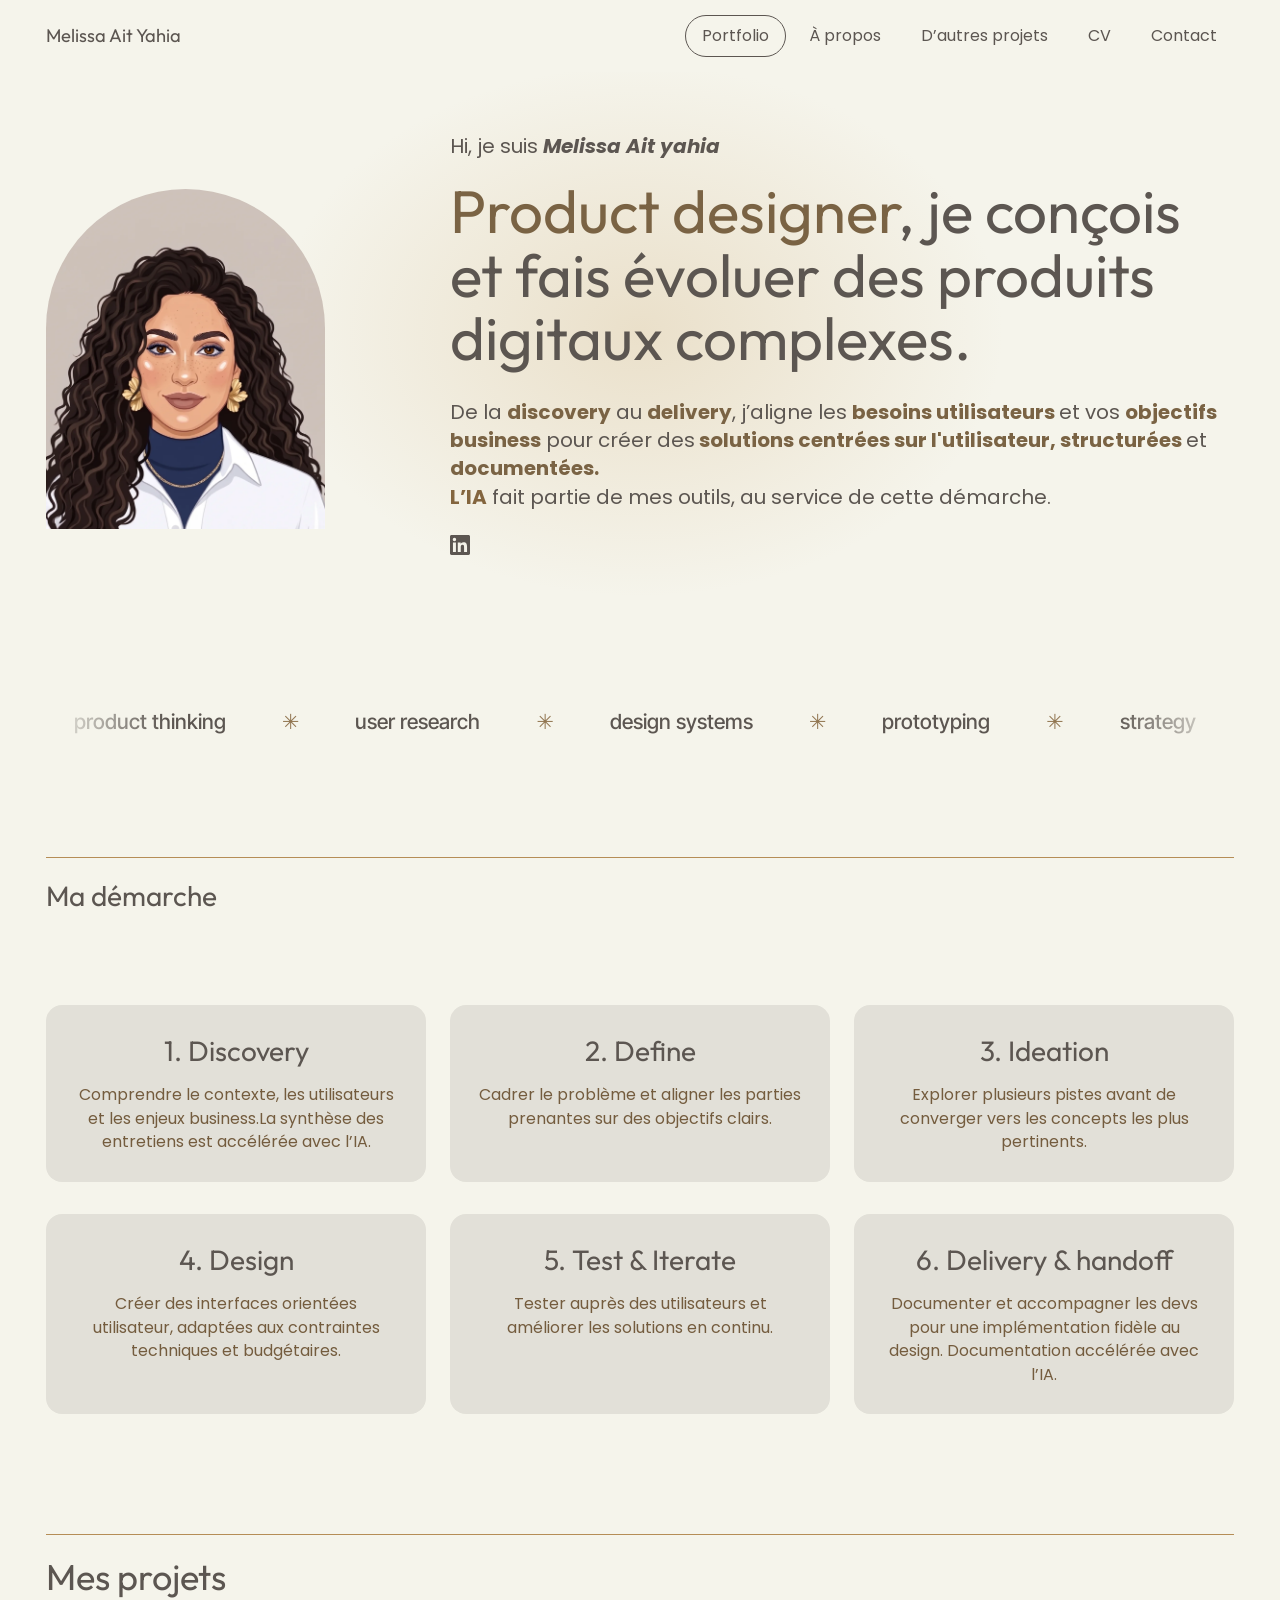
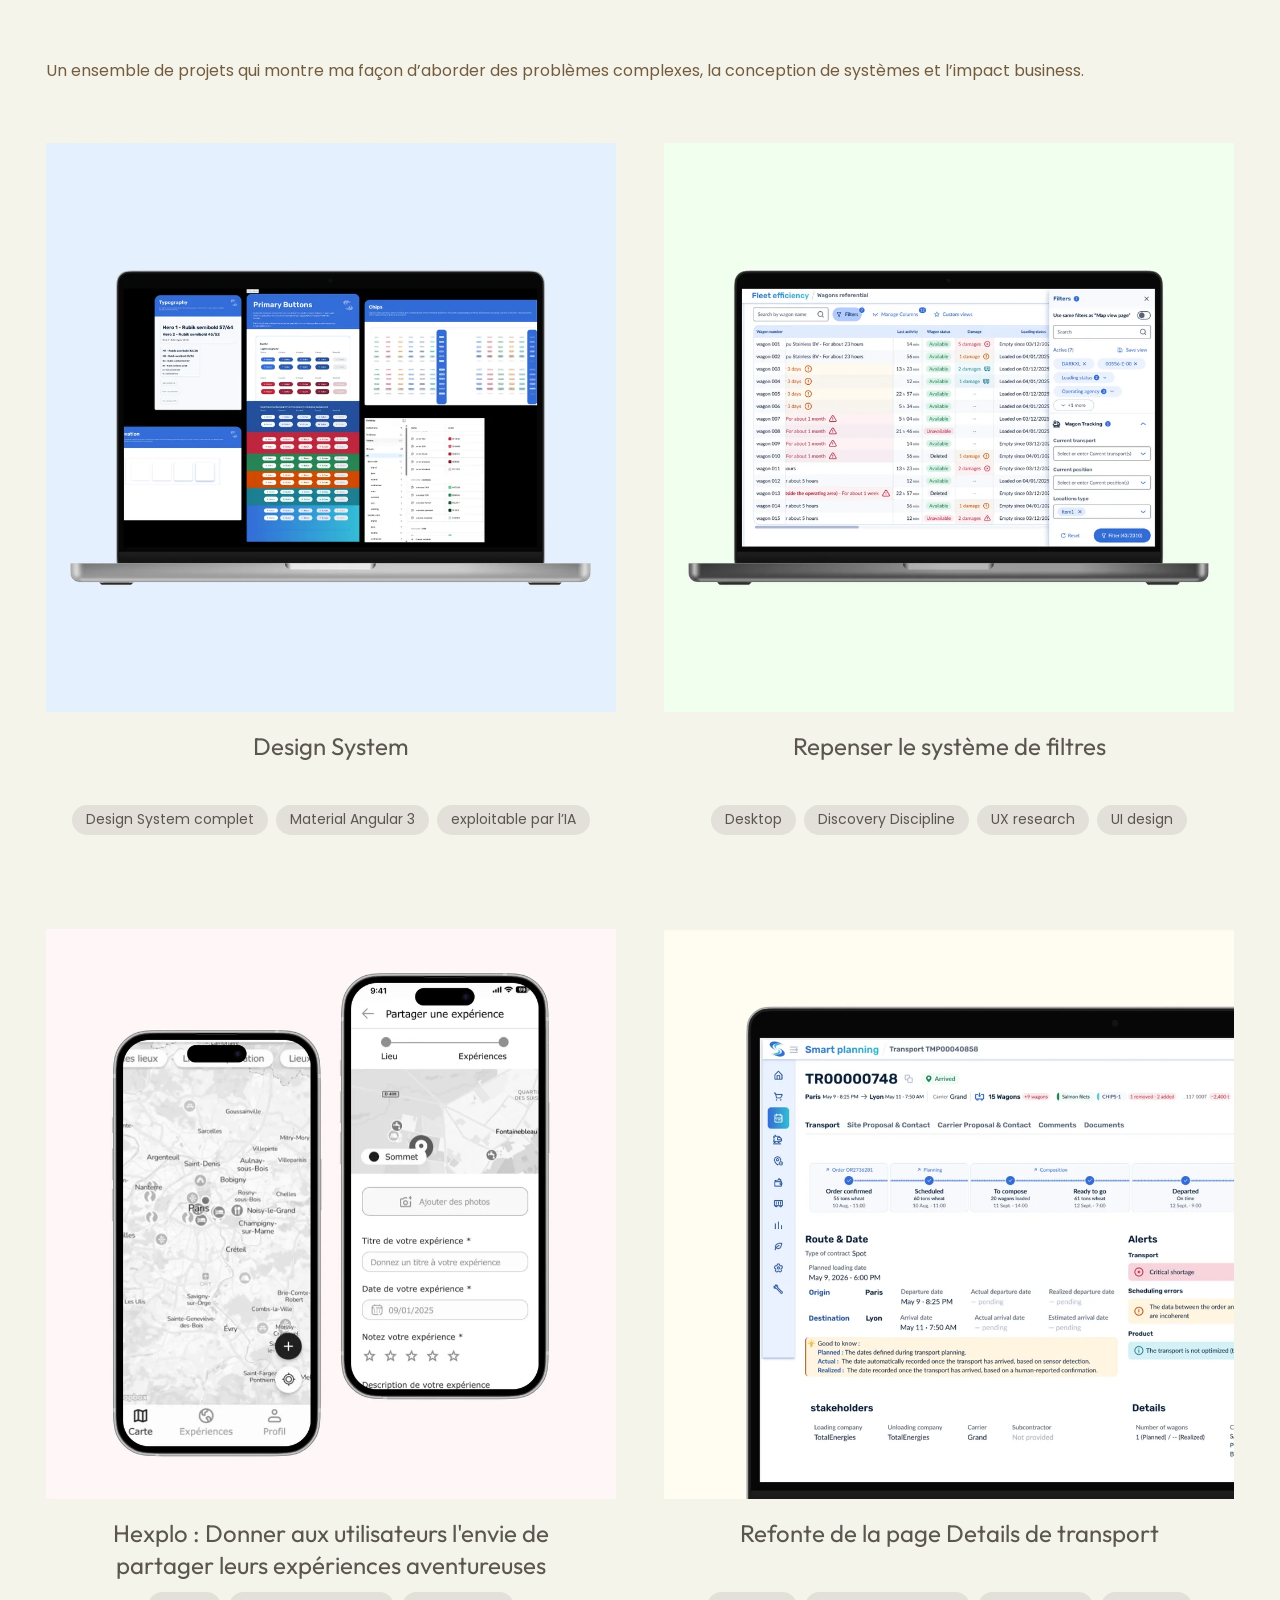
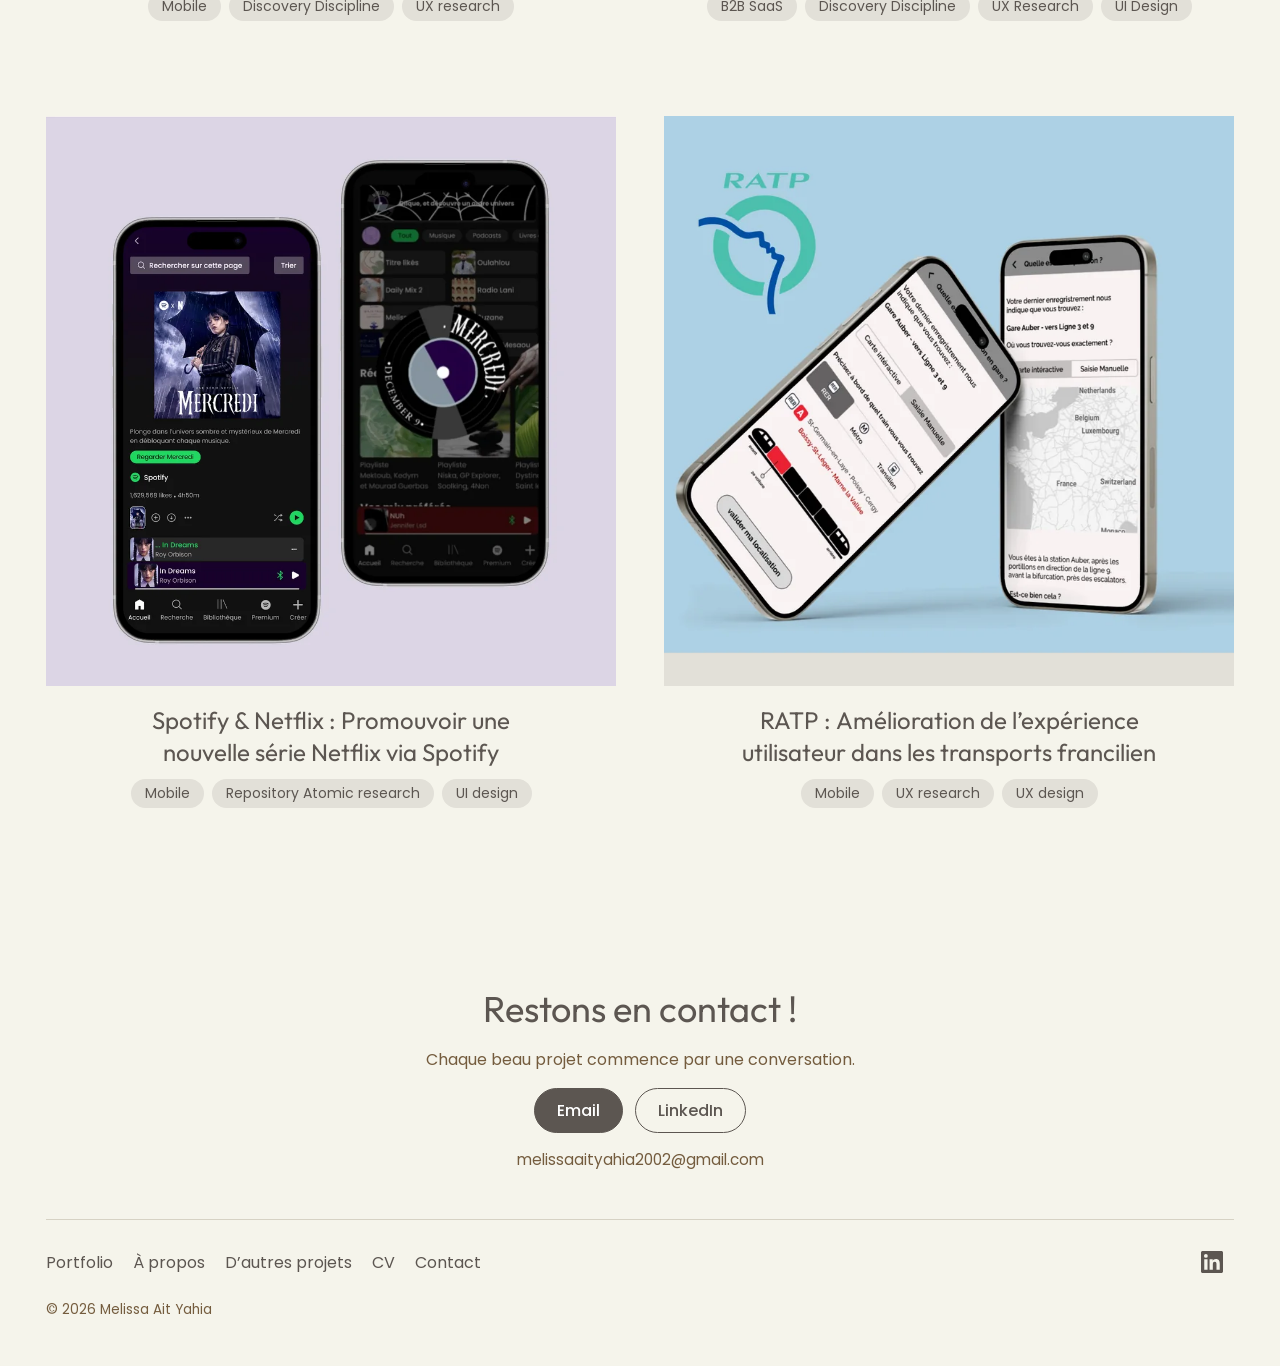
==== index.html @ 56a54812 "Task: AI Product Designer overall done" ====
<!doctype html>
<html lang="fr">
<head>
<meta charset="utf-8">
<meta name="viewport" content="width=device-width, initial-scale=1">
<title>Portfolio Melissa Ait Yahia</title>
<meta name="description" content="Portfolio de Melissa Ait Yahia, Product Designer : produits B2B complexes, design systems, UX research et IA.">
<meta property="og:title" content="Melissa Ait Yahia — Product Designer">
<meta property="og:description" content="Portfolio de Melissa Ait Yahia, Product Designer : produits B2B complexes, design systems, UX research et IA.">
<link rel="icon" href="assets/favicon.svg" type="image/svg+xml">
<link rel="preconnect" href="https://fonts.googleapis.com"><link rel="preconnect" href="https://fonts.gstatic.com" crossorigin>
<link href="https://fonts.googleapis.com/css2?family=Outfit:wght@400;700&family=Poppins:ital,wght@0,400;0,700;1,400;1,700&family=Inter+Tight:wght@500&display=swap" rel="stylesheet">
<link rel="stylesheet" href="assets/style.css">
</head>
<body>
<a class="skip" href="#contenu">Aller au contenu</a>
<header class="site-header"><div class="wrap header-inner">
  <a class="brand" href="./">Melissa Ait Yahia</a>
  <button class="menu-toggle" type="button" aria-expanded="false" aria-controls="menu"><span class="sr-only">Menu</span><span class="bars" aria-hidden="true"></span></button>
  <nav aria-label="Navigation principale"><ul id="menu" class="menu"><li><a class="pill" href="./" aria-current="page">Portfolio</a></li><li><a class="pill" href="a-propos.html">À propos</a></li><li><a class="pill" href="autres-projets.html">D’autres projets</a></li><li><a class="pill" href="assets/cv/Melissa_Ait_Yahia-CV.pdf" target="_blank" rel="noopener">CV<span class="sr-only"> (PDF)</span></a></li><li><a class="pill" href="#contact">Contact</a></li></ul></nav>
</div></header>
<main id="contenu">
<section class="sec sec--hero" id="section-1" style="--pt:60px;--pb:60px"><div class="wrap"><div class="grid grid--12"><div class="col col--middle" style="--cs:1;--ce:4;"><figure class="media"><img src="assets/img/home/8lDNLdC4hsCODjHI-89a1.webp" srcset="assets/img/home/8lDNLdC4hsCODjHI-89a1-sm.webp 1000w, assets/img/home/8lDNLdC4hsCODjHI-89a1.webp 1824w" sizes="(min-width: 1240px) 1188px, 100vw" width="1824" height="1414" alt="Visuel du projet" loading="lazy" decoding="async"></figure></div><div class="col col--middle" style="--cs:5;--ce:13;"><div class="tc tc--left"><p>Hi, je suis <strong><em>Melissa Ait yahia</em></strong></p><h1><span style="color:#7A6344">Product designer</span>, je conçois et fais évoluer des produits digitaux complexes.</h1><p><span style="color:#5C5651">De la </span><span style="color:#7A6344"><strong>discovery</strong></span><span style="color:#5C5651"> au </span><span style="color:#7A6344"><strong>delivery</strong></span><span style="color:#5C5651">, j’aligne les </span><span style="color:#7A6344"><strong>besoins utilisateurs </strong></span><span style="color:#5C5651">et vos </span><span style="color:#7A6344"><strong>objectifs business</strong></span><span style="color:#5C5651"> pour créer des</span><span style="color:#7A6344"><strong> solutions centrées sur l'utilisateur, structurées </strong></span><span style="color:#5C5651">et </span><span style="color:#7A6344"><strong>documentées. </strong></span><br/><span style="color:#83653E"><strong>L’IA</strong></span> fait partie de mes outils, au service de cette démarche.</p></div><p class="social"><a class="li-icon" href="https://www.linkedin.com/in/melissa-ait-yahia/" target="_blank" rel="noopener" aria-label="LinkedIn"><svg viewBox="0 0 24 24" width="20" height="20" aria-hidden="true"><path fill="currentColor" d="M20.45 20.45h-3.56v-5.57c0-1.33-.02-3.04-1.85-3.04-1.85 0-2.14 1.45-2.14 2.94v5.67H9.35V9h3.41v1.56h.05c.48-.9 1.64-1.85 3.37-1.85 3.6 0 4.27 2.37 4.27 5.46v6.28zM5.34 7.43a2.06 2.06 0 1 1 0-4.13 2.06 2.06 0 0 1 0 4.13zM7.12 20.45H3.56V9h3.56v11.45zM22.22 0H1.77C.79 0 0 .77 0 1.73v20.54C0 23.23.79 24 1.77 24h20.45c.98 0 1.78-.77 1.78-1.73V1.73C24 .77 23.2 0 22.22 0z"/></svg></a></p></div></div></div></section>
<section class="sec sec--animatedtext" id="section-2" style="--pt:60px;--pb:60px"><div class="wrap"><div class="marquee" aria-label="Compétences"><ul class="marquee-track"><li>product thinking</li><li>user research</li><li>design systems</li><li>prototyping</li><li>strategy</li><li>Delivery</li></ul><ul class="marquee-track" aria-hidden="true"><li>product thinking</li><li>user research</li><li>design systems</li><li>prototyping</li><li>strategy</li><li>Delivery</li></ul></div></div></section>
<section class="sec sec--dividerline" id="section-3" style="--pt:60px;--pb:60px"><div class="wrap"><div class="divider"><hr><h3 class="divider-title">Ma démarche</h3></div></div></section>
<section class="sec sec--cards" id="section-4" style="--pt:30px;--pb:60px"><div class="wrap"><div class="grid grid--12"><div class="col" style="--cs:1;--ce:5;--rs:1;"><div class="card" style="background:#E2E0D8;border-radius:16px;"><div class="tc tc--center"><h3>1. Discovery</h3><p>Comprendre le contexte, les utilisateurs et les enjeux business.La synthèse des entretiens est accélérée avec l’IA.</p></div></div></div><div class="col" style="--cs:5;--ce:9;--rs:1;"><div class="card" style="background:#E2E0D8;border-radius:16px;"><div class="tc tc--center"><h3>2. Define</h3><p>Cadrer le problème et aligner les parties prenantes sur des objectifs clairs.</p></div></div></div><div class="col" style="--cs:9;--ce:13;--rs:1;"><div class="card" style="background:#E2E0D8;border-radius:16px;"><div class="tc tc--center"><h3>3. Ideation</h3><p>Explorer plusieurs pistes avant de converger vers les concepts les plus pertinents.</p></div></div></div><div class="col" style="--cs:1;--ce:5;--rs:2;"><div class="card" style="background:#E2E0D8;border-radius:16px;"><div class="tc tc--center"><h3>4. Design</h3><p>Créer des interfaces orientées utilisateur, adaptées aux contraintes techniques et budgétaires.</p></div></div></div><div class="col" style="--cs:5;--ce:9;--rs:2;"><div class="card" style="background:#E2E0D8;border-radius:16px;"><div class="tc tc--center"><h3>5. Test &amp; Iterate</h3><p>Tester auprès des utilisateurs et améliorer les solutions en continu.</p></div></div></div><div class="col" style="--cs:9;--ce:13;--rs:2;"><div class="card" style="background:#E2E0D8;border-radius:16px;"><div class="tc tc--center"><h3>6. Delivery &amp; handoff</h3><p>Documenter et accompagner les devs pour une implémentation fidèle au design. Documentation accélérée avec l’IA.</p></div></div></div></div></div></section>
<section class="sec sec--dividerline" id="section-5" style="--pt:60px;--pb:60px"><div class="wrap"><div class="divider"><hr><h2 class="divider-title">Mes projets</h2></div></div></section>
<section class="sec sec--general" id="section-6" style="--pt:0px;--pb:60px"><div class="wrap"><div class="grid grid--12"><div class="col" style="--cs:1;--ce:13;"><div class="tc tc--left"><p>Un ensemble de projets qui montre ma façon d’aborder des problèmes complexes, la conception de systèmes et l’impact business.</p></div></div></div></div></section>
<section class="sec sec--projectgrid" id="section-7" style="--pt:0px;--pb:60px"><div class="wrap"><ul class="projects"><li class="project"><a href="design-system.html"><div class="project-thumb" style="background:#E5F0FF"><img src="assets/img/thumbs/design-system.webp" srcset="assets/img/thumbs/design-system-sm.webp 1000w, assets/img/thumbs/design-system.webp 1140w" sizes="(min-width: 900px) 570px, 100vw" width="1140" height="1142" alt="Aperçu du projet Design System" loading="lazy" decoding="async"></div><h3 class="project-title"><span>Design System</span></h3><ul class="chips" aria-label="Mots-clés"><li>Design System complet</li><li>Material Angular 3</li><li>exploitable par l’IA</li></ul></a></li><li class="project project--offset"><a href="filtres.html"><div class="project-thumb" style="background:#F2FFF0"><img src="assets/img/thumbs/filtres.webp" srcset="assets/img/thumbs/filtres-sm.webp 1000w, assets/img/thumbs/filtres.webp 1140w" sizes="(min-width: 900px) 570px, 100vw" width="1140" height="1142" alt="Aperçu du projet Repenser le système de filtres" loading="lazy" decoding="async"></div><h3 class="project-title"><span>Repenser le système de filtres</span></h3><ul class="chips" aria-label="Mots-clés"><li>Desktop</li><li>Discovery Discipline</li><li>UX research</li><li>UI design</li></ul></a></li><li class="project"><a href="hexplo.html"><div class="project-thumb" style="background:#FFF6F6"><img src="assets/img/thumbs/hexplo.webp" srcset="assets/img/thumbs/hexplo-sm.webp 1000w, assets/img/thumbs/hexplo.webp 1140w" sizes="(min-width: 900px) 570px, 100vw" width="1140" height="1142" alt="Aperçu du projet Hexplo : Donner aux utilisateurs l&#x27;envie de partager leurs expériences aventureuses" loading="lazy" decoding="async"></div><h3 class="project-title"><span>Hexplo : Donner aux utilisateurs l&#x27;envie de partager leurs expériences aventureuses</span></h3><ul class="chips" aria-label="Mots-clés"><li>Mobile</li><li>Discovery Discipline</li><li>UX research</li></ul></a></li><li class="project project--offset"><a href="page-details-transport.html"><div class="project-thumb" style="background:#FFFDF0"><img src="assets/img/thumbs/page-details-transport.webp" srcset="assets/img/thumbs/page-details-transport-sm.webp 1000w, assets/img/thumbs/page-details-transport.webp 1140w" sizes="(min-width: 900px) 570px, 100vw" width="1140" height="1142" alt="Aperçu du projet Refonte de la page Details de transport" loading="lazy" decoding="async"></div><h3 class="project-title"><span>Refonte de la page Details de transport</span></h3><ul class="chips" aria-label="Mots-clés"><li>B2B SaaS</li><li>Discovery Discipline</li><li>UX Research</li><li>UI Design</li></ul></a></li><li class="project"><a href="spotify-netflix.html"><div class="project-thumb" style="background:#F5ECFF"><img src="assets/img/thumbs/spotify-netflix.webp" srcset="assets/img/thumbs/spotify-netflix-sm.webp 1000w, assets/img/thumbs/spotify-netflix.webp 1140w" sizes="(min-width: 900px) 570px, 100vw" width="1140" height="1142" alt="Aperçu du projet Spotify &amp; Netflix : Promouvoir une nouvelle série Netflix via Spotify" loading="lazy" decoding="async"></div><h3 class="project-title"><span>Spotify &amp; Netflix : Promouvoir une nouvelle série Netflix via Spotify</span></h3><ul class="chips" aria-label="Mots-clés"><li>Mobile</li><li>Repository Atomic research</li><li>UI design</li></ul></a></li><li class="project project--offset"><a href="ratp.html"><div class="project-thumb" style="background:#E2E0D8"><img src="assets/img/thumbs/H76UIPavaiodb3ma-9eb3.webp" srcset="assets/img/thumbs/H76UIPavaiodb3ma-9eb3-sm.webp 1000w, assets/img/thumbs/H76UIPavaiodb3ma-9eb3.webp 1524w" sizes="(min-width: 900px) 570px, 100vw" width="1524" height="1201" alt="Aperçu du projet RATP : Amélioration de l’expérience utilisateur dans les transports francilien" loading="lazy" decoding="async"></div><h3 class="project-title"><span>RATP : Amélioration de l’expérience utilisateur dans les transports francilien</span></h3><ul class="chips" aria-label="Mots-clés"><li>Mobile</li><li>UX research</li><li>UX design</li></ul></a></li></ul></div></section>
</main>
<footer class="site-footer" id="contact"><div class="wrap">
  <div class="contact">
    <h2>Restons en contact !</h2>
    <p>Chaque beau projet commence par une conversation.</p>
    <p class="contact-links"><a class="btn" href="mailto:melissaaityahia2002@gmail.com">Email</a> <a class="btn btn--ghost" href="https://www.linkedin.com/in/melissa-ait-yahia/" target="_blank" rel="noopener">LinkedIn</a></p>
    <p class="email">melissaaityahia2002@gmail.com</p>
  </div>
  <div class="footer-bar"><ul class="footer-links"><li><a href="./" aria-current="page">Portfolio</a></li><li><a href="a-propos.html">À propos</a></li><li><a href="autres-projets.html">D’autres projets</a></li><li><a href="assets/cv/Melissa_Ait_Yahia-CV.pdf" target="_blank" rel="noopener">CV<span class="sr-only"> (PDF)</span></a></li><li><a href="#contact">Contact</a></li></ul>
  <a class="li-icon" href="https://www.linkedin.com/in/melissa-ait-yahia/" target="_blank" rel="noopener" aria-label="LinkedIn"><svg viewBox="0 0 24 24" width="22" height="22" aria-hidden="true"><path fill="currentColor" d="M20.45 20.45h-3.56v-5.57c0-1.33-.02-3.04-1.85-3.04-1.85 0-2.14 1.45-2.14 2.94v5.67H9.35V9h3.41v1.56h.05c.48-.9 1.64-1.85 3.37-1.85 3.6 0 4.27 2.37 4.27 5.46v6.28zM5.34 7.43a2.06 2.06 0 1 1 0-4.13 2.06 2.06 0 0 1 0 4.13zM7.12 20.45H3.56V9h3.56v11.45zM22.22 0H1.77C.79 0 0 .77 0 1.73v20.54C0 23.23.79 24 1.77 24h20.45c.98 0 1.78-.77 1.78-1.73V1.73C24 .77 23.2 0 22.22 0z"/></svg></a></div>
  <p class="small">© 2026 Melissa Ait Yahia</p>
</div></footer>
<a class="to-top" href="#contenu" aria-label="Revenir en haut de la page" hidden><svg viewBox="0 0 24 24" width="22" height="22" aria-hidden="true"><path d="M12 19V5M5 12l7-7 7 7" fill="none" stroke="currentColor" stroke-width="2" stroke-linecap="round" stroke-linejoin="round"/></svg></a>
<script src="assets/site.js" defer></script>
</body>
</html>
---- assets/style.css ----
/* ==========================================================
   Portfolio — Melissa Ait Yahia
   Reprend le thème UX Folio : palette, polices Outfit / Poppins,
   grille 12 colonnes. Couleurs modifiables dans :root.
   ========================================================== */
:root {
  --p1: #5C5651;      /* titres */
  --p2: #917550;      /* accent doré (grands textes, décor) */
  --p3: #B58D56;
  --p4: #E2E0D8;      /* cartes */
  --p5: #F5F4EB;      /* fond */
  --body: #745C3E;    /* texte courant : #917550 assombri pour un contraste AA (5,4:1) */
  --bg: var(--p5);
  --line: #D6D2C4;
  --focus: #2B2724;
  --font-title: "Outfit", system-ui, sans-serif;
  --font-body: "Poppins", system-ui, sans-serif;
  --wrap: 1188px;
  --gap: 24px;
  color-scheme: light;
}

*, *::before, *::after { box-sizing: border-box; }
html { scroll-behavior: smooth; -webkit-text-size-adjust: 100%; scroll-padding-top: 90px; }
@media (prefers-reduced-motion: reduce) { html { scroll-behavior: auto; } *, *::before, *::after { animation: none !important; transition: none !important; } }
body { margin: 0; background: var(--bg); color: var(--body); font-family: var(--font-body); font-size: 16px; line-height: 1.47; }
img { max-width: 100%; height: auto; display: block; }
a { color: inherit; text-underline-offset: 3px; }
a:focus-visible, button:focus-visible, [tabindex]:focus-visible { outline: 3px solid var(--focus); outline-offset: 3px; border-radius: 6px; }
h1, h2, h3, h4, h5 { font-family: var(--font-title); font-weight: 400; color: var(--p1); margin: 0 0 .5em; text-wrap: balance; }
h1 { font-size: clamp(2.3rem, 5vw, 3.75rem); line-height: 1.06; }
h2 { font-size: clamp(1.75rem, 3vw, 2.25rem); line-height: 1.21; }
h3 { font-size: clamp(1.4rem, 2.4vw, 1.75rem); line-height: 1.3; }
h4 { font-size: 1.5rem; line-height: 1.35; }
p { margin: 0 0 1em; }
ul, ol { margin: 0 0 1em; padding-left: 1.3em; }
li { margin-bottom: .35em; }
strong { font-weight: 700; }
code { background: var(--p4); padding: .1em .4em; border-radius: 6px; font-size: .9em; }
blockquote { margin: 0 0 1em; padding: 16px 20px; border-left: 3px solid var(--p2); background: rgba(226, 224, 216, .5); border-radius: 0 12px 12px 0; }
blockquote p:last-child { margin: 0; }

.sr-only { position: absolute; width: 1px; height: 1px; overflow: hidden; clip: rect(0 0 0 0); white-space: nowrap; }
.skip { position: absolute; left: 16px; top: -60px; z-index: 100; background: var(--p1); color: #fff; padding: 10px 16px; border-radius: 8px; }
.skip:focus { top: 12px; }
.wrap { width: min(var(--wrap), 100% - 32px); margin-inline: auto; }

/* ---------- En-tête ---------- */
.site-header { position: sticky; top: 0; z-index: 50; background: rgba(245, 244, 235, .94); backdrop-filter: blur(8px); }
.header-inner { display: flex; align-items: center; justify-content: space-between; min-height: 72px; gap: 16px; }
.brand { font-family: var(--font-title); font-size: 1.15rem; color: var(--p1); text-decoration: none; }
.menu { list-style: none; display: flex; gap: 6px; margin: 0; padding: 0; }
.menu li { margin: 0; }
.pill { display: inline-flex; align-items: center; min-height: 40px; padding: 8px 16px; border-radius: 999px; color: var(--p1); text-decoration: none; border: 1px solid transparent; }
.pill:hover, .pill[aria-current="page"] { border-color: var(--p1); }
.menu-toggle { display: none; width: 44px; height: 44px; border: 0; background: transparent; cursor: pointer; border-radius: 8px; }
.bars, .bars::before, .bars::after { display: block; width: 22px; height: 2px; background: var(--p1); margin: auto; position: relative; content: ""; }
.bars::before { position: absolute; top: -7px; } .bars::after { position: absolute; top: 7px; }
@media (max-width: 820px) {
  .menu-toggle { display: block; }
  .menu { display: none; position: absolute; left: 0; right: 0; top: 72px; flex-direction: column; background: var(--bg); padding: 8px 16px 16px; border-bottom: 1px solid var(--line); }
  .menu.open { display: flex; }
  .pill { width: 100%; }
}

/* ---------- Sections et grille ---------- */
.sec { padding-top: var(--pt, 60px); padding-bottom: var(--pb, 60px); }
.grid { display: grid; gap: 32px var(--gap); align-items: start; }
.grid--12 { grid-template-columns: repeat(12, minmax(0, 1fr)); }
.grid--12 > .col { grid-column: var(--cs, 1) / var(--ce, 13); grid-row: var(--rs, auto); min-width: 0; }
.grid--eq { grid-template-columns: repeat(var(--n), minmax(0, 1fr)); }
.col { min-width: 0; }
.col--middle { align-self: center; }
.col--stack .media { margin-top: 24px; max-width: 760px; }
.tc > h2:not(:first-child), .tc > h3:not(:first-child), .tc > h4:not(:first-child) { margin-top: 1.3em; }
@media (max-width: 820px) {
  .grid--12 > .col { grid-column: 1 / -1; grid-row: auto; }
  .grid--eq { grid-template-columns: 1fr; }
}
.tc--center { text-align: center; }
.tc--right { text-align: right; }
.tc--center ul, .tc--center ol { display: inline-block; text-align: left; }
.tc > *:last-child { margin-bottom: 0; }
.tc + .tc, .tc + .media, .media + .tc { margin-top: 16px; }
.tc a { color: #1D3FA8; font-weight: 500; }
.card { padding: 28px; height: 100%; }
.media { margin: 0; }
.media img { margin-inline: auto; }
.media figcaption { margin-top: 12px; text-align: center; }
.video { position: relative; aspect-ratio: 16 / 9; border-radius: 12px; overflow: hidden; background: #000; max-width: 100%; }
.video iframe { position: absolute; inset: 0; width: 100%; height: 100%; border: 0; }
.btn { display: inline-flex; align-items: center; min-height: 44px; padding: 10px 22px; border-radius: 999px; background: var(--p1); color: #fff; text-decoration: none; border: 1.5px solid var(--p1); font-weight: 500; }
.btn--ghost { background: transparent; color: var(--p1); }
.actions { display: flex; flex-wrap: wrap; gap: 12px; justify-content: center; }
.sec--gallery + .sec { padding-top: max(var(--pt), 48px); }
.video-link { margin-top: 10px; text-align: center; }

/* ---------- En-tête d'étude de cas ---------- */
.hero { display: grid; grid-template-columns: 4fr 8fr; gap: 48px; align-items: center; min-height: 460px; }
.hero-media img { width: 100%; max-height: 640px; object-fit: contain; margin-inline: auto; }
.hero-sub a { display: inline-block; margin-top: 10px; color: var(--p1); }
.hero-sub, .hero-sub p { font-size: 1.25rem; color: var(--body); }
.hero-sub h2 { font-size: clamp(1.5rem, 3vw, 2.6rem); line-height: 1.25; }
.sec--header h1 { font-size: clamp(2rem, 3.6vw, 3rem); line-height: 1.2; }
.sec--dark { color: #F5F4EB; }
.sec--dark h1, .sec--dark h2, .sec--dark h3, .sec--dark h4, .sec--dark .hero-sub, .sec--dark .hero-sub p { color: #FFFFFF; }
.sec--dark .tc a { color: #FFFFFF; }
.hero-media img { border-radius: 12px; }
@media (max-width: 820px) { .hero { grid-template-columns: 1fr; gap: 24px; } }

/* ---------- Accueil ---------- */
.sec--hero p { font-size: 1.25rem; line-height: 1.41; color: var(--p1); }
.sec--hero h1 { margin-bottom: .45em; }
.sec--hero { background: radial-gradient(ellipse 520px 380px at 50% 45%, rgba(214, 186, 140, .35), transparent 70%); }
.sec--hero .media img { height: 340px; width: 100%; max-width: 280px; object-fit: cover; object-position: center top; border-radius: 999px 999px 0 0; }
.social { margin-top: 12px; }
.social .li-icon { width: 44px; height: 44px; margin-left: -12px; }
.marquee { display: flex; overflow: hidden; gap: 0; -webkit-mask-image: linear-gradient(90deg, transparent, #000 10%, #000 90%, transparent); mask-image: linear-gradient(90deg, transparent, #000 10%, #000 90%, transparent); }
.marquee-track { list-style: none; display: flex; flex: none; gap: 0; margin: 0; padding: 0; animation: marquee 40s linear infinite; }
.marquee:hover .marquee-track { animation-play-state: paused; }
.marquee-track li { margin: 0; padding: 0 28px; font-family: "Inter Tight", var(--font-title); font-weight: 500; font-size: 1.3rem; color: var(--p1); white-space: nowrap; display: flex; align-items: center; gap: 28px; }
.marquee-track li::after { content: "✳"; color: var(--p2); padding-left: 28px; }
@keyframes marquee { to { transform: translateX(-100%); } }
@media (prefers-reduced-motion: reduce) { .marquee { flex-wrap: wrap; -webkit-mask-image: none; mask-image: none; } .marquee-track { flex-wrap: wrap; } .marquee-track[aria-hidden] { display: none; } }
.divider { display: flex; flex-direction: column; gap: 12px; }
.divider hr { border: 0; border-top: 1px solid var(--p3); margin: 0 0 8px; width: 100%; }
.divider-title { margin: 0; }
.sec--cards .card { text-align: center; }
.sec--cards .grid { align-items: stretch; }
.sec--cards .col { display: flex; flex-direction: column; }
.sec--cards .card { flex: 1; }
.projects { list-style: none; padding: 0; margin: 0; display: grid; grid-template-columns: 1fr 1fr; gap: 48px; align-items: start; }
.projects li { margin: 0; }
.projects { grid-auto-rows: auto; }
.project--offset { margin-top: 260px; }
.projects--more .project--offset { margin-top: 0; }
@media (max-width: 820px) { .projects { grid-template-columns: 1fr; } .project--offset { margin-top: 0; } }
.project a { display: block; text-decoration: none; border-radius: 12px; }
.project-thumb { overflow: hidden; aspect-ratio: 1 / 1; display: grid; place-items: center; }
.project-thumb img { width: 100%; height: 100%; object-fit: cover; transition: transform .4s ease; }
.project a:hover .project-thumb img { transform: scale(1.03); }
.project-title { font-size: 1.5rem; line-height: 1.35; margin: 18px 0 4px; text-align: center; }
.project-title span { background: linear-gradient(currentColor, currentColor) 0 100% / 0 1px no-repeat; transition: background-size .3s; }
.project a:hover .project-title span, .project a:focus-visible .project-title span { background-size: 100% 1px; }
.project-title { min-height: 2.7em; display: flex; align-items: flex-start; justify-content: center; }
.chips { list-style: none; display: flex; flex-wrap: wrap; justify-content: center; gap: 8px; padding: 0; margin: 10px 0 0; min-height: 76px; align-content: flex-start; }
.chips li { margin: 0; padding: 5px 14px; border-radius: 999px; background: var(--p4); color: var(--p1); font-size: .875rem; line-height: 1.4; }

/* ---------- Étapes (process) : une ligne, reliées par un trait ---------- */
.process { overflow-x: auto; padding: 8px 0; }
.process ol { list-style: none; display: flex; justify-content: space-between; padding: 0; margin: 0; min-width: 720px; }
.process li { flex: 1 1 0; margin: 0; position: relative; display: flex; justify-content: center; }
.process li + li::before { content: ""; position: absolute; top: 37px; right: calc(50% + 50px); left: calc(-50% + 50px); border-top: 1px solid var(--p1); opacity: .6; }
.process a { display: flex; flex-direction: column; align-items: center; gap: 18px; text-decoration: none; text-align: center; padding: 0 8px; }
.process .num { display: inline-grid; place-items: center; width: 74px; height: 74px; border-radius: 50%; border: 1px solid var(--p1); font-family: var(--font-title); font-size: 1.9rem; color: var(--p1); transition: background .2s, color .2s; }
.process .step-name { font-size: 1.15rem; line-height: 1.45; color: var(--body); max-width: 220px; }
.process a:hover .num, .process a:focus-visible .num { background: var(--p2); border-color: var(--p2); color: #fff; }

/* ---------- Galeries ---------- */
.gallery { list-style: none; padding: 0; margin: 0; display: grid; grid-template-columns: repeat(var(--n), minmax(0, 1fr)); gap: var(--gap); align-items: start; }
.gallery li { margin: 0; }
.gallery--mobile { justify-items: center; }
@media (max-width: 820px) { .gallery { grid-template-columns: 1fr; } .gallery:not(.gallery--mobile) { grid-template-columns: repeat(min(var(--n), 2), minmax(0, 1fr)); } }
.phone { width: min(280px, 100%); aspect-ratio: 463 / 900; border: 11px solid #1D1D1F; border-radius: 44px; background: #1D1D1F; position: relative; box-shadow: 0 18px 40px rgba(0, 0, 0, .18); }
.phone::before { content: ""; position: absolute; top: 8px; left: 50%; translate: -50% 0; width: 32%; height: 22px; border-radius: 12px; background: #1D1D1F; z-index: 2; }
.phone-screen { height: 100%; overflow-y: auto; border-radius: 33px; background: #fff; scrollbar-width: none; overscroll-behavior: contain; }
.phone-screen::-webkit-scrollbar { display: none; }
.media .phone { margin-inline: auto; }
.phone-screen img { width: 100%; }
.slider { position: relative; max-width: 790px; margin-inline: auto; }
.slider .slide img { border-radius: 4px; }
.slider-track, .carousel-track { list-style: none; display: flex; overflow-x: auto; scroll-snap-type: x mandatory; scroll-behavior: smooth; margin: 0; padding: 0; scrollbar-width: none; }
.slider-track::-webkit-scrollbar, .carousel-track::-webkit-scrollbar { display: none; }
.slider .slide { flex: 0 0 100%; scroll-snap-align: center; margin: 0; display: grid; place-items: center; }
.slider .slide img { max-height: 78vh; width: auto; }
.arrow { width: 44px; height: 44px; padding: 0; border-radius: 50%; border: 1px solid var(--line); background: #fff; color: var(--p1); cursor: pointer; display: grid; place-items: center; box-shadow: 0 4px 14px rgba(0, 0, 0, .08); }
.arrow svg { display: block; }
.arrow:disabled { opacity: .35; cursor: default; }
.slider .arrow { position: absolute; top: calc(50% - 20px); translate: 0 -50%; }
.slider .arrow--prev { left: -64px; } .slider .arrow--next { right: -64px; }
@media (max-width: 960px) { .slider .arrow--prev { left: 6px; } .slider .arrow--next { right: 6px; } }
.dots { display: flex; justify-content: center; gap: 4px; margin-top: 16px; }
.dot { width: 24px; height: 24px; border: 0; background: transparent; cursor: pointer; display: grid; place-items: center; padding: 0; }
.dot::before { content: ""; width: 9px; height: 9px; border-radius: 50%; background: var(--line); }
.dot[aria-current="true"]::before { background: var(--p1); }
.carousel .slide { flex: 0 0 calc(var(--n) * (100% + 16px) / 12 - 16px); scroll-snap-align: start; margin: 0 16px 0 0; }
.carousel .slide:last-child { margin-right: 0; }
.carousel .slide img { width: 100%; border-radius: 6px; }
.carousel-nav { display: flex; justify-content: center; gap: 12px; margin-top: 16px; }
@media (max-width: 820px) { .carousel .slide { flex-basis: 72%; } }

/* ---------- Pied de page ---------- */
.site-footer { padding: 72px 0 32px; }
.contact { text-align: center; }
.contact-links { display: flex; justify-content: center; flex-wrap: wrap; gap: 12px; }
.email { font-size: .95rem; user-select: all; }
.footer-bar { display: flex; flex-wrap: wrap; align-items: center; justify-content: space-between; gap: 16px; border-top: 1px solid var(--line); margin-top: 48px; padding-top: 20px; }
.footer-links { list-style: none; display: flex; flex-wrap: wrap; gap: 4px 20px; padding: 0; margin: 0; }
.footer-links li { margin: 0; }
.footer-links a { display: inline-block; padding: 8px 0; color: var(--p1); text-decoration: none; }
.footer-links a:hover { text-decoration: underline; }
.li-icon { color: var(--p1); display: grid; place-items: center; width: 44px; height: 44px; }
.small { font-size: .85rem; margin-top: 16px; }
.to-top { position: fixed; right: max(20px, env(safe-area-inset-right, 0px)); bottom: max(20px, env(safe-area-inset-bottom, 0px)); width: 52px; height: 52px; border-radius: 50%; background: var(--p1); color: #fff; display: grid; place-items: center; box-shadow: 0 6px 18px rgba(0, 0, 0, .18); z-index: 60; }
.to-top[hidden] { display: none; }

/* Visuel d’en-tête décalé vers la droite (desktop uniquement) */
@media (min-width: 821px) { .hero-media--shift img { object-position: 70% center; } }
/* Maquette téléphone dans l’en-tête d’étude de cas */
.hero-media .phone { margin-inline: auto; }
.hero-media .phone img { max-height: none; border-radius: 0; object-fit: initial; }
@media (min-width: 821px) { .hero--wide-text { grid-template-columns: 5fr 7fr; } }

/* ---------- Stepper : étape en cours + barre fixe compacte ---------- */
.process a[aria-current="step"] .num { background: var(--p1); border-color: var(--p1); color: #fff; }
.process a[aria-current="step"] .step-name { color: var(--p1); font-weight: 700; }
.sec--process.is-stuck .process {
  position: fixed; top: var(--header-h, 72px); left: 0; right: 0; z-index: 45;
  padding: 8px max(16px, calc((100% - var(--wrap)) / 2));
  background: rgba(245, 244, 235, .96); backdrop-filter: blur(8px);
  border-bottom: 1px solid var(--line); box-shadow: 0 6px 16px rgba(0, 0, 0, .05);
  animation: steps-in .2s ease-out;
}
.sec--process.is-stuck .process a { flex-direction: row; gap: 8px; padding: 6px 8px; min-height: 44px; text-align: left; }
.sec--process.is-stuck .process .num { width: 32px; height: 32px; font-size: 1rem; flex: none; }
.sec--process.is-stuck .process .step-name { font-size: .875rem; line-height: 1.3; max-width: 180px; }
.sec--process.is-stuck .process li + li::before { top: 50%; left: -18px; right: auto; width: 16px; }
.sec--process.is-stuck .process li { justify-content: center; }
.sec--process.is-stuck .process ol { gap: 20px; min-width: 760px; }
@keyframes steps-in { from { opacity: 0; transform: translateY(-6px); } }
/* Les ancres tombent sous l'en-tête + la barre d'étapes */
html.has-stuck-steps, html:has(.sec--process) { scroll-padding-top: 150px; }
/* Mobile : numéros seuls, seul le nom de l'étape en cours reste visible */
@media (max-width: 820px) {
  .sec--process.is-stuck .process ol { min-width: 0; gap: 4px; justify-content: space-between; }
  .sec--process.is-stuck .process li { flex: 0 0 auto; }
  .sec--process.is-stuck .process li:has([aria-current]) { flex: 1 1 auto; min-width: 0; }
  .sec--process.is-stuck .process li + li::before { display: none; }
  .sec--process.is-stuck .process a { padding: 6px 4px; }
  .sec--process.is-stuck .process .step-name { max-width: none; white-space: nowrap; overflow: hidden; text-overflow: ellipsis; }
  .sec--process.is-stuck .process a:not([aria-current]) .step-name { position: absolute; width: 1px; height: 1px; overflow: hidden; clip: rect(0 0 0 0); }
  .sec--process.is-stuck .process a[aria-current] { min-width: 0; }
}
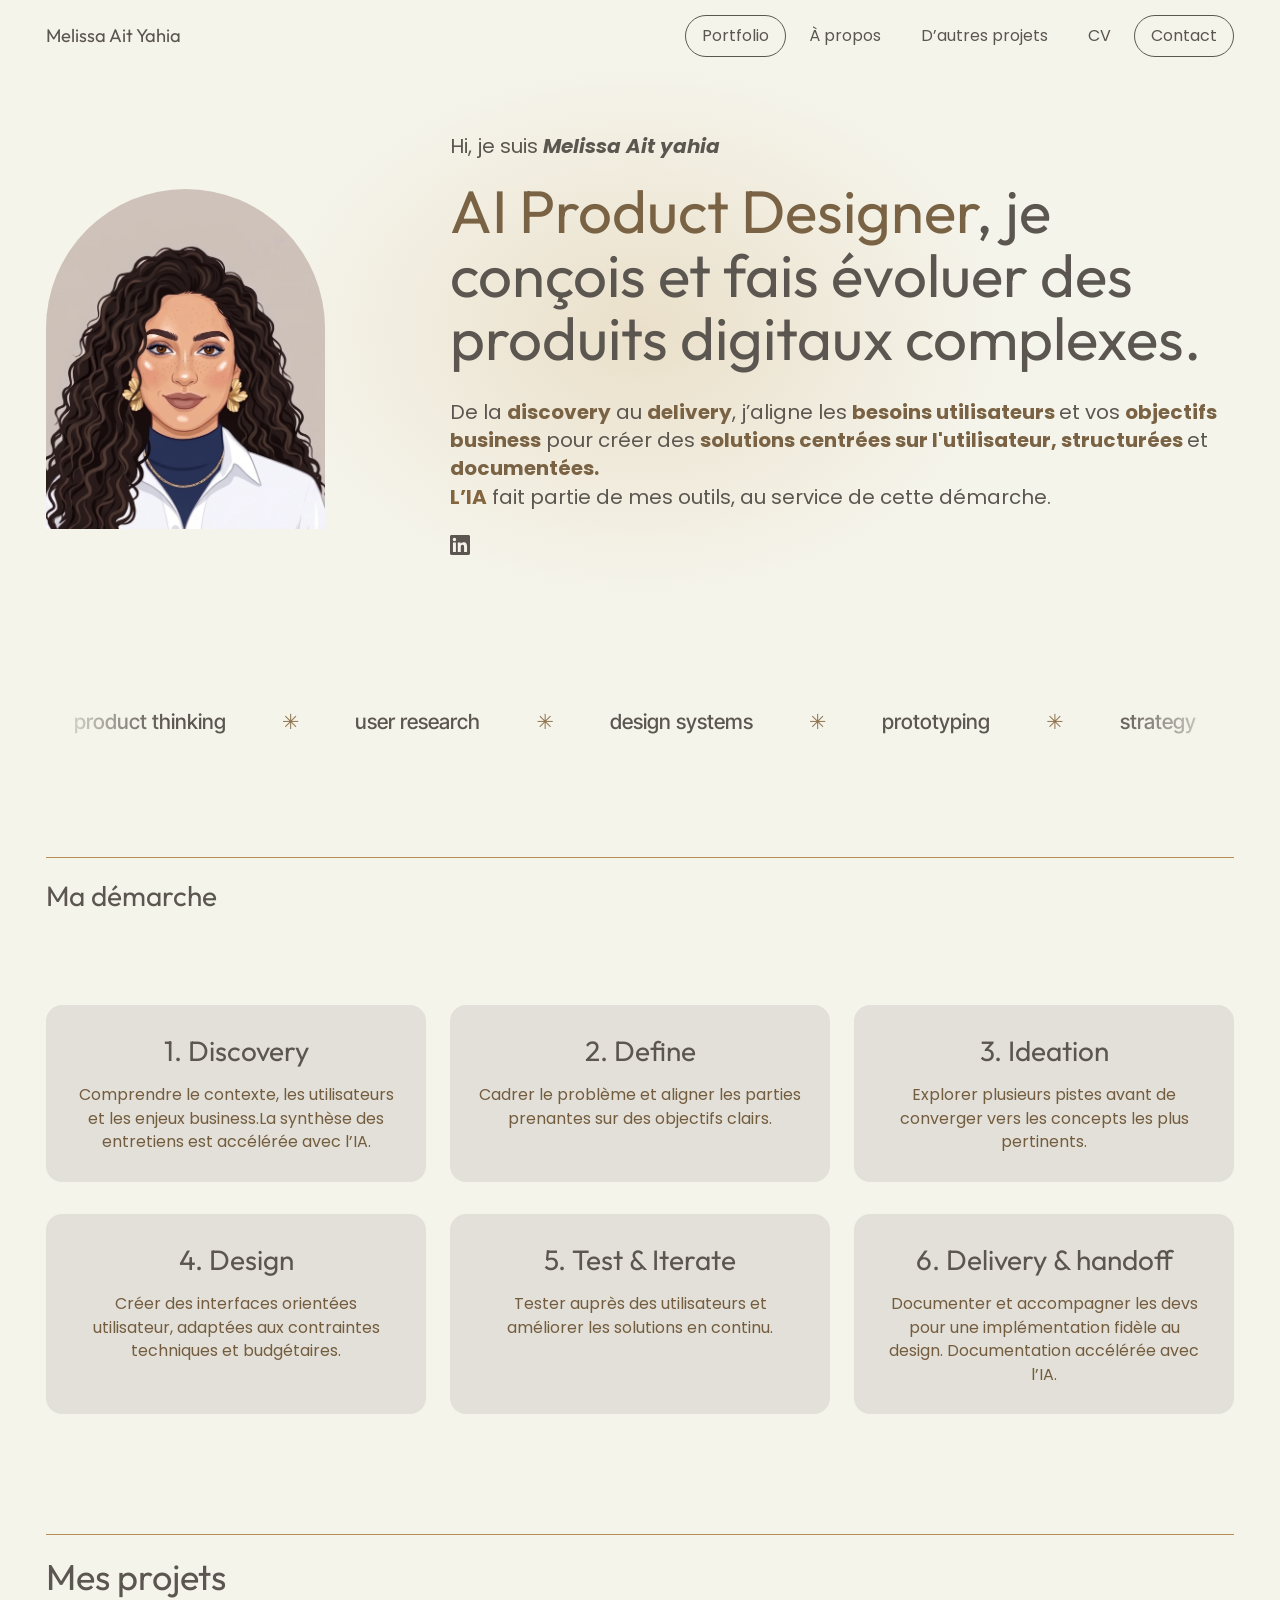
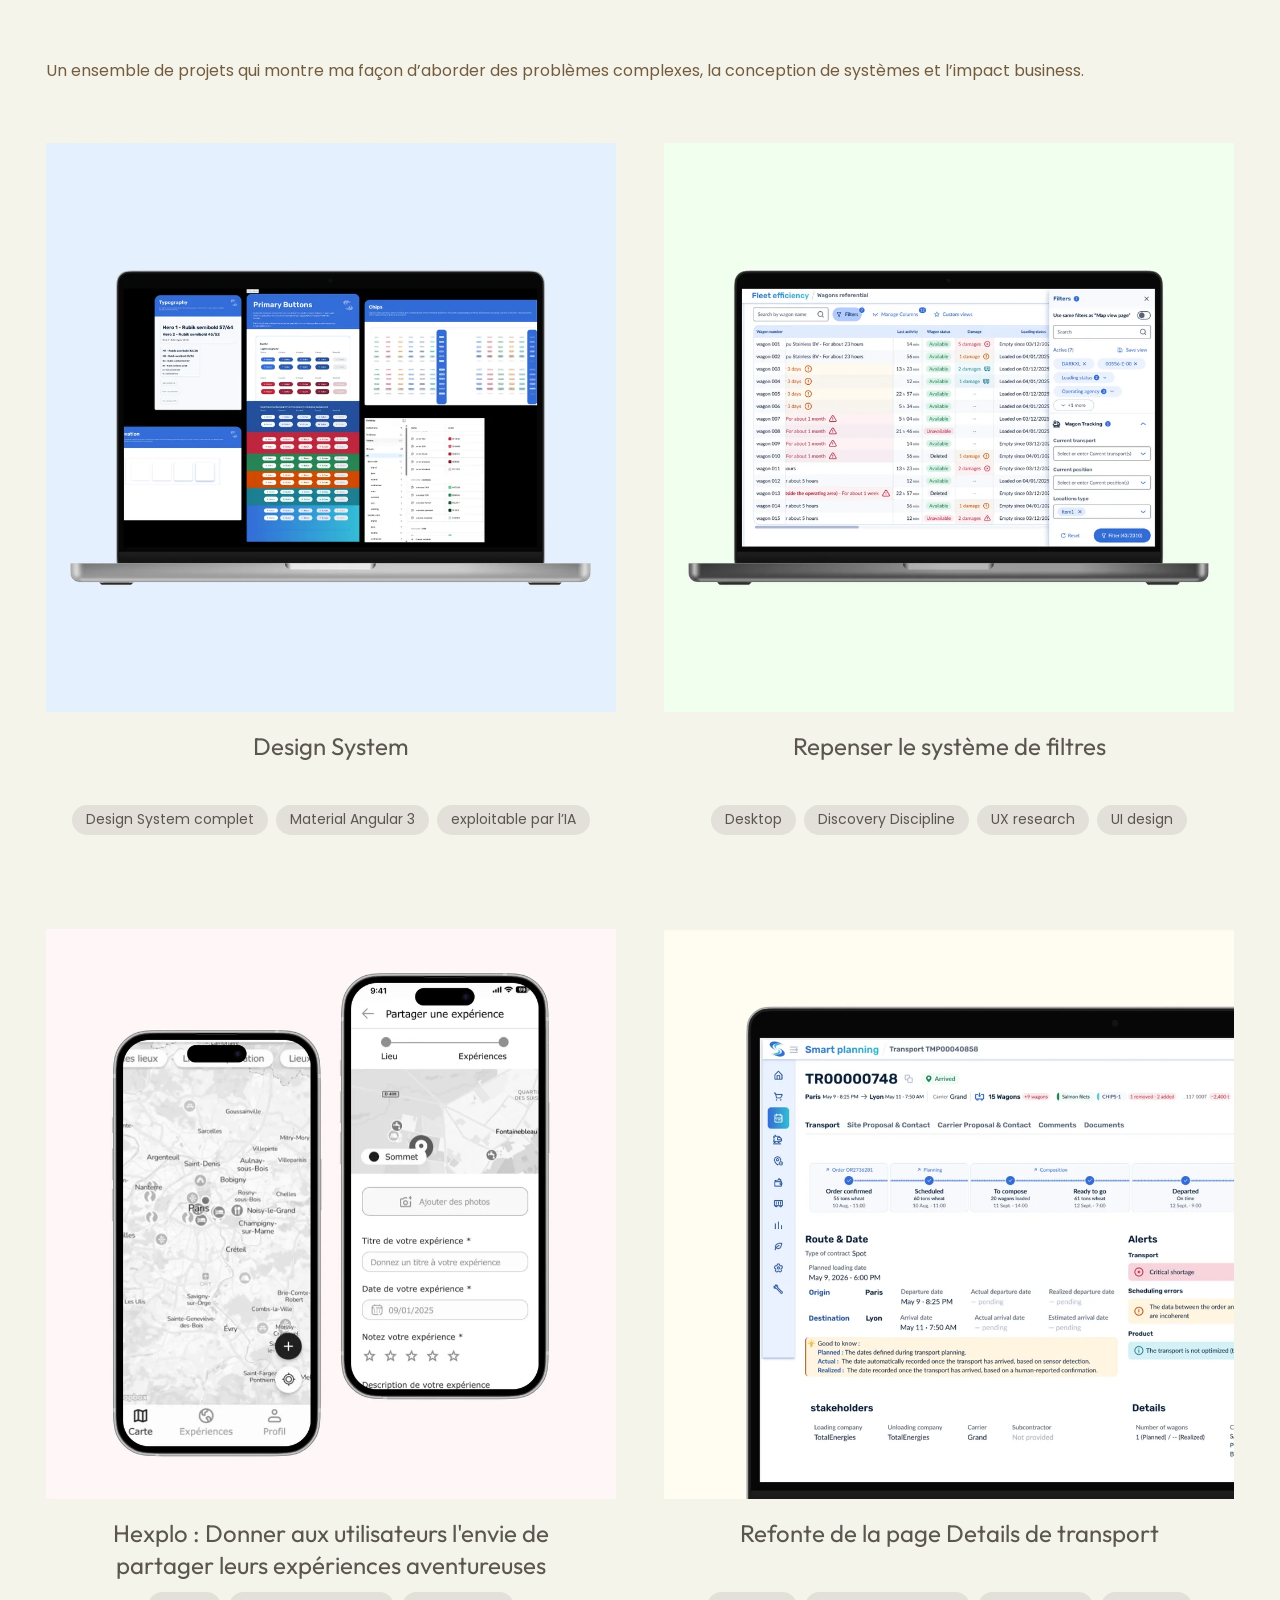
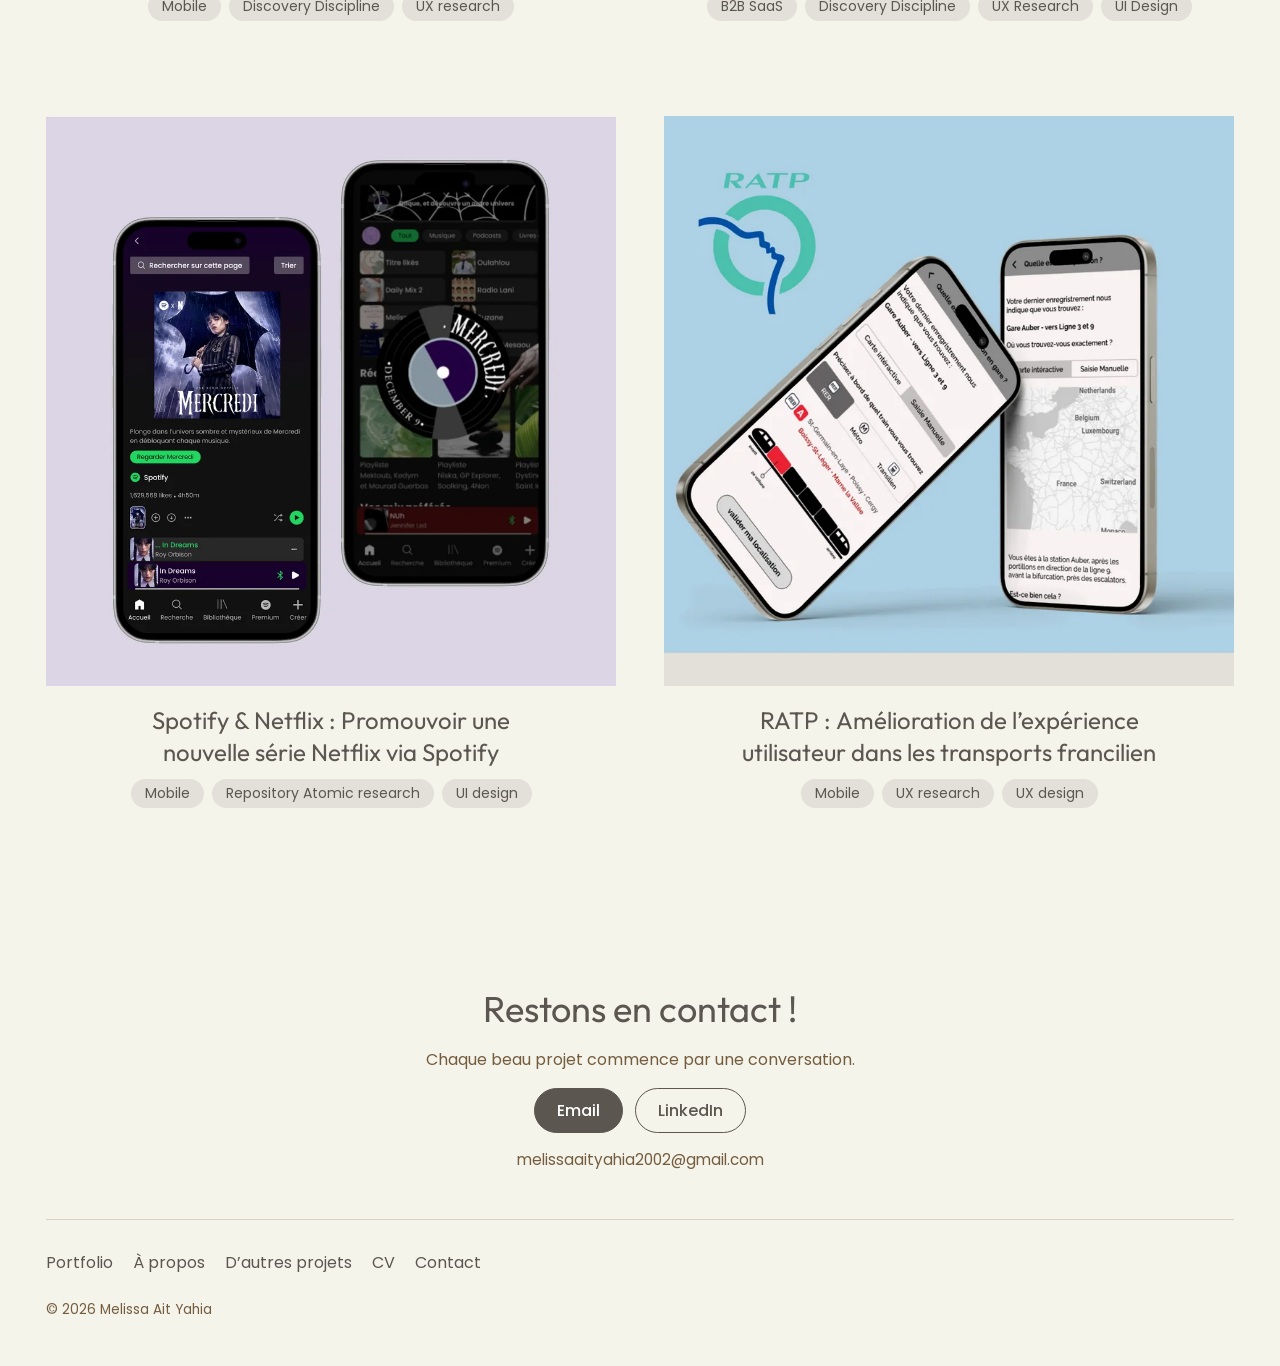
==== commit 77ad4881: "Updated projects links and refactored header & footer" ====
--- a/index.html
+++ b/index.html
@@ -1,45 +1,292 @@
 <!doctype html>
 <html lang="fr">
+
 <head>
-<meta charset="utf-8">
-<meta name="viewport" content="width=device-width, initial-scale=1">
-<title>Portfolio Melissa Ait Yahia</title>
-<meta name="description" content="Portfolio de Melissa Ait Yahia, Product Designer : produits B2B complexes, design systems, UX research et IA.">
-<meta property="og:title" content="Melissa Ait Yahia — Product Designer">
-<meta property="og:description" content="Portfolio de Melissa Ait Yahia, Product Designer : produits B2B complexes, design systems, UX research et IA.">
-<link rel="icon" href="assets/favicon.svg" type="image/svg+xml">
-<link rel="preconnect" href="https://fonts.googleapis.com"><link rel="preconnect" href="https://fonts.gstatic.com" crossorigin>
-<link href="https://fonts.googleapis.com/css2?family=Outfit:wght@400;700&family=Poppins:ital,wght@0,400;0,700;1,400;1,700&family=Inter+Tight:wght@500&display=swap" rel="stylesheet">
-<link rel="stylesheet" href="assets/style.css">
+    <meta charset="utf-8">
+    <meta name="viewport" content="width=device-width, initial-scale=1">
+    <title>Portfolio Melissa Ait Yahia</title>
+    <meta name="description"
+        content="Portfolio de Melissa Ait Yahia, Product Designer : produits B2B complexes, design systems, UX research et IA.">
+    <meta property="og:title" content="Melissa Ait Yahia — Product Designer">
+    <meta property="og:description"
+        content="Portfolio de Melissa Ait Yahia, Product Designer : produits B2B complexes, design systems, UX research et IA.">
+    <link rel="icon" href="assets/favicon.svg" type="image/svg+xml">
+    <link rel="preconnect" href="https://fonts.googleapis.com">
+    <link rel="preconnect" href="https://fonts.gstatic.com" crossorigin>
+    <link
+        href="https://fonts.googleapis.com/css2?family=Outfit:wght@400;700&family=Poppins:ital,wght@0,400;0,700;1,400;1,700&family=Inter+Tight:wght@500&display=swap"
+        rel="stylesheet">
+    <link rel="stylesheet" href="assets/style.css">
 </head>
+
 <body>
-<a class="skip" href="#contenu">Aller au contenu</a>
-<header class="site-header"><div class="wrap header-inner">
-  <a class="brand" href="./">Melissa Ait Yahia</a>
-  <button class="menu-toggle" type="button" aria-expanded="false" aria-controls="menu"><span class="sr-only">Menu</span><span class="bars" aria-hidden="true"></span></button>
-  <nav aria-label="Navigation principale"><ul id="menu" class="menu"><li><a class="pill" href="./" aria-current="page">Portfolio</a></li><li><a class="pill" href="a-propos.html">À propos</a></li><li><a class="pill" href="autres-projets.html">D’autres projets</a></li><li><a class="pill" href="assets/cv/Melissa_Ait_Yahia-CV.pdf" target="_blank" rel="noopener">CV<span class="sr-only"> (PDF)</span></a></li><li><a class="pill" href="#contact">Contact</a></li></ul></nav>
-</div></header>
-<main id="contenu">
-<section class="sec sec--hero" id="section-1" style="--pt:60px;--pb:60px"><div class="wrap"><div class="grid grid--12"><div class="col col--middle" style="--cs:1;--ce:4;"><figure class="media"><img src="assets/img/home/8lDNLdC4hsCODjHI-89a1.webp" srcset="assets/img/home/8lDNLdC4hsCODjHI-89a1-sm.webp 1000w, assets/img/home/8lDNLdC4hsCODjHI-89a1.webp 1824w" sizes="(min-width: 1240px) 1188px, 100vw" width="1824" height="1414" alt="Visuel du projet" loading="lazy" decoding="async"></figure></div><div class="col col--middle" style="--cs:5;--ce:13;"><div class="tc tc--left"><p>Hi, je suis <strong><em>Melissa Ait yahia</em></strong></p><h1><span style="color:#7A6344">Product designer</span>, je conçois et fais évoluer des produits digitaux complexes.</h1><p><span style="color:#5C5651">De la </span><span style="color:#7A6344"><strong>discovery</strong></span><span style="color:#5C5651"> au </span><span style="color:#7A6344"><strong>delivery</strong></span><span style="color:#5C5651">, j’aligne les </span><span style="color:#7A6344"><strong>besoins utilisateurs </strong></span><span style="color:#5C5651">et vos </span><span style="color:#7A6344"><strong>objectifs business</strong></span><span style="color:#5C5651"> pour créer des</span><span style="color:#7A6344"><strong> solutions centrées sur l'utilisateur, structurées </strong></span><span style="color:#5C5651">et </span><span style="color:#7A6344"><strong>documentées. </strong></span><br/><span style="color:#83653E"><strong>L’IA</strong></span> fait partie de mes outils, au service de cette démarche.</p></div><p class="social"><a class="li-icon" href="https://www.linkedin.com/in/melissa-ait-yahia/" target="_blank" rel="noopener" aria-label="LinkedIn"><svg viewBox="0 0 24 24" width="20" height="20" aria-hidden="true"><path fill="currentColor" d="M20.45 20.45h-3.56v-5.57c0-1.33-.02-3.04-1.85-3.04-1.85 0-2.14 1.45-2.14 2.94v5.67H9.35V9h3.41v1.56h.05c.48-.9 1.64-1.85 3.37-1.85 3.6 0 4.27 2.37 4.27 5.46v6.28zM5.34 7.43a2.06 2.06 0 1 1 0-4.13 2.06 2.06 0 0 1 0 4.13zM7.12 20.45H3.56V9h3.56v11.45zM22.22 0H1.77C.79 0 0 .77 0 1.73v20.54C0 23.23.79 24 1.77 24h20.45c.98 0 1.78-.77 1.78-1.73V1.73C24 .77 23.2 0 22.22 0z"/></svg></a></p></div></div></div></section>
-<section class="sec sec--animatedtext" id="section-2" style="--pt:60px;--pb:60px"><div class="wrap"><div class="marquee" aria-label="Compétences"><ul class="marquee-track"><li>product thinking</li><li>user research</li><li>design systems</li><li>prototyping</li><li>strategy</li><li>Delivery</li></ul><ul class="marquee-track" aria-hidden="true"><li>product thinking</li><li>user research</li><li>design systems</li><li>prototyping</li><li>strategy</li><li>Delivery</li></ul></div></div></section>
-<section class="sec sec--dividerline" id="section-3" style="--pt:60px;--pb:60px"><div class="wrap"><div class="divider"><hr><h3 class="divider-title">Ma démarche</h3></div></div></section>
-<section class="sec sec--cards" id="section-4" style="--pt:30px;--pb:60px"><div class="wrap"><div class="grid grid--12"><div class="col" style="--cs:1;--ce:5;--rs:1;"><div class="card" style="background:#E2E0D8;border-radius:16px;"><div class="tc tc--center"><h3>1. Discovery</h3><p>Comprendre le contexte, les utilisateurs et les enjeux business.La synthèse des entretiens est accélérée avec l’IA.</p></div></div></div><div class="col" style="--cs:5;--ce:9;--rs:1;"><div class="card" style="background:#E2E0D8;border-radius:16px;"><div class="tc tc--center"><h3>2. Define</h3><p>Cadrer le problème et aligner les parties prenantes sur des objectifs clairs.</p></div></div></div><div class="col" style="--cs:9;--ce:13;--rs:1;"><div class="card" style="background:#E2E0D8;border-radius:16px;"><div class="tc tc--center"><h3>3. Ideation</h3><p>Explorer plusieurs pistes avant de converger vers les concepts les plus pertinents.</p></div></div></div><div class="col" style="--cs:1;--ce:5;--rs:2;"><div class="card" style="background:#E2E0D8;border-radius:16px;"><div class="tc tc--center"><h3>4. Design</h3><p>Créer des interfaces orientées utilisateur, adaptées aux contraintes techniques et budgétaires.</p></div></div></div><div class="col" style="--cs:5;--ce:9;--rs:2;"><div class="card" style="background:#E2E0D8;border-radius:16px;"><div class="tc tc--center"><h3>5. Test &amp; Iterate</h3><p>Tester auprès des utilisateurs et améliorer les solutions en continu.</p></div></div></div><div class="col" style="--cs:9;--ce:13;--rs:2;"><div class="card" style="background:#E2E0D8;border-radius:16px;"><div class="tc tc--center"><h3>6. Delivery &amp; handoff</h3><p>Documenter et accompagner les devs pour une implémentation fidèle au design. Documentation accélérée avec l’IA.</p></div></div></div></div></div></section>
-<section class="sec sec--dividerline" id="section-5" style="--pt:60px;--pb:60px"><div class="wrap"><div class="divider"><hr><h2 class="divider-title">Mes projets</h2></div></div></section>
-<section class="sec sec--general" id="section-6" style="--pt:0px;--pb:60px"><div class="wrap"><div class="grid grid--12"><div class="col" style="--cs:1;--ce:13;"><div class="tc tc--left"><p>Un ensemble de projets qui montre ma façon d’aborder des problèmes complexes, la conception de systèmes et l’impact business.</p></div></div></div></div></section>
-<section class="sec sec--projectgrid" id="section-7" style="--pt:0px;--pb:60px"><div class="wrap"><ul class="projects"><li class="project"><a href="design-system.html"><div class="project-thumb" style="background:#E5F0FF"><img src="assets/img/thumbs/design-system.webp" srcset="assets/img/thumbs/design-system-sm.webp 1000w, assets/img/thumbs/design-system.webp 1140w" sizes="(min-width: 900px) 570px, 100vw" width="1140" height="1142" alt="Aperçu du projet Design System" loading="lazy" decoding="async"></div><h3 class="project-title"><span>Design System</span></h3><ul class="chips" aria-label="Mots-clés"><li>Design System complet</li><li>Material Angular 3</li><li>exploitable par l’IA</li></ul></a></li><li class="project project--offset"><a href="filtres.html"><div class="project-thumb" style="background:#F2FFF0"><img src="assets/img/thumbs/filtres.webp" srcset="assets/img/thumbs/filtres-sm.webp 1000w, assets/img/thumbs/filtres.webp 1140w" sizes="(min-width: 900px) 570px, 100vw" width="1140" height="1142" alt="Aperçu du projet Repenser le système de filtres" loading="lazy" decoding="async"></div><h3 class="project-title"><span>Repenser le système de filtres</span></h3><ul class="chips" aria-label="Mots-clés"><li>Desktop</li><li>Discovery Discipline</li><li>UX research</li><li>UI design</li></ul></a></li><li class="project"><a href="hexplo.html"><div class="project-thumb" style="background:#FFF6F6"><img src="assets/img/thumbs/hexplo.webp" srcset="assets/img/thumbs/hexplo-sm.webp 1000w, assets/img/thumbs/hexplo.webp 1140w" sizes="(min-width: 900px) 570px, 100vw" width="1140" height="1142" alt="Aperçu du projet Hexplo : Donner aux utilisateurs l&#x27;envie de partager leurs expériences aventureuses" loading="lazy" decoding="async"></div><h3 class="project-title"><span>Hexplo : Donner aux utilisateurs l&#x27;envie de partager leurs expériences aventureuses</span></h3><ul class="chips" aria-label="Mots-clés"><li>Mobile</li><li>Discovery Discipline</li><li>UX research</li></ul></a></li><li class="project project--offset"><a href="page-details-transport.html"><div class="project-thumb" style="background:#FFFDF0"><img src="assets/img/thumbs/page-details-transport.webp" srcset="assets/img/thumbs/page-details-transport-sm.webp 1000w, assets/img/thumbs/page-details-transport.webp 1140w" sizes="(min-width: 900px) 570px, 100vw" width="1140" height="1142" alt="Aperçu du projet Refonte de la page Details de transport" loading="lazy" decoding="async"></div><h3 class="project-title"><span>Refonte de la page Details de transport</span></h3><ul class="chips" aria-label="Mots-clés"><li>B2B SaaS</li><li>Discovery Discipline</li><li>UX Research</li><li>UI Design</li></ul></a></li><li class="project"><a href="spotify-netflix.html"><div class="project-thumb" style="background:#F5ECFF"><img src="assets/img/thumbs/spotify-netflix.webp" srcset="assets/img/thumbs/spotify-netflix-sm.webp 1000w, assets/img/thumbs/spotify-netflix.webp 1140w" sizes="(min-width: 900px) 570px, 100vw" width="1140" height="1142" alt="Aperçu du projet Spotify &amp; Netflix : Promouvoir une nouvelle série Netflix via Spotify" loading="lazy" decoding="async"></div><h3 class="project-title"><span>Spotify &amp; Netflix : Promouvoir une nouvelle série Netflix via Spotify</span></h3><ul class="chips" aria-label="Mots-clés"><li>Mobile</li><li>Repository Atomic research</li><li>UI design</li></ul></a></li><li class="project project--offset"><a href="ratp.html"><div class="project-thumb" style="background:#E2E0D8"><img src="assets/img/thumbs/H76UIPavaiodb3ma-9eb3.webp" srcset="assets/img/thumbs/H76UIPavaiodb3ma-9eb3-sm.webp 1000w, assets/img/thumbs/H76UIPavaiodb3ma-9eb3.webp 1524w" sizes="(min-width: 900px) 570px, 100vw" width="1524" height="1201" alt="Aperçu du projet RATP : Amélioration de l’expérience utilisateur dans les transports francilien" loading="lazy" decoding="async"></div><h3 class="project-title"><span>RATP : Amélioration de l’expérience utilisateur dans les transports francilien</span></h3><ul class="chips" aria-label="Mots-clés"><li>Mobile</li><li>UX research</li><li>UX design</li></ul></a></li></ul></div></section>
-</main>
-<footer class="site-footer" id="contact"><div class="wrap">
-  <div class="contact">
-    <h2>Restons en contact !</h2>
-    <p>Chaque beau projet commence par une conversation.</p>
-    <p class="contact-links"><a class="btn" href="mailto:melissaaityahia2002@gmail.com">Email</a> <a class="btn btn--ghost" href="https://www.linkedin.com/in/melissa-ait-yahia/" target="_blank" rel="noopener">LinkedIn</a></p>
-    <p class="email">melissaaityahia2002@gmail.com</p>
-  </div>
-  <div class="footer-bar"><ul class="footer-links"><li><a href="./" aria-current="page">Portfolio</a></li><li><a href="a-propos.html">À propos</a></li><li><a href="autres-projets.html">D’autres projets</a></li><li><a href="assets/cv/Melissa_Ait_Yahia-CV.pdf" target="_blank" rel="noopener">CV<span class="sr-only"> (PDF)</span></a></li><li><a href="#contact">Contact</a></li></ul>
-  <a class="li-icon" href="https://www.linkedin.com/in/melissa-ait-yahia/" target="_blank" rel="noopener" aria-label="LinkedIn"><svg viewBox="0 0 24 24" width="22" height="22" aria-hidden="true"><path fill="currentColor" d="M20.45 20.45h-3.56v-5.57c0-1.33-.02-3.04-1.85-3.04-1.85 0-2.14 1.45-2.14 2.94v5.67H9.35V9h3.41v1.56h.05c.48-.9 1.64-1.85 3.37-1.85 3.6 0 4.27 2.37 4.27 5.46v6.28zM5.34 7.43a2.06 2.06 0 1 1 0-4.13 2.06 2.06 0 0 1 0 4.13zM7.12 20.45H3.56V9h3.56v11.45zM22.22 0H1.77C.79 0 0 .77 0 1.73v20.54C0 23.23.79 24 1.77 24h20.45c.98 0 1.78-.77 1.78-1.73V1.73C24 .77 23.2 0 22.22 0z"/></svg></a></div>
-  <p class="small">© 2026 Melissa Ait Yahia</p>
-</div></footer>
-<a class="to-top" href="#contenu" aria-label="Revenir en haut de la page" hidden><svg viewBox="0 0 24 24" width="22" height="22" aria-hidden="true"><path d="M12 19V5M5 12l7-7 7 7" fill="none" stroke="currentColor" stroke-width="2" stroke-linecap="round" stroke-linejoin="round"/></svg></a>
-<script src="assets/site.js" defer></script>
+    <a class="skip" href="#contenu">Aller au contenu</a>
+
+    <div id="header-placeholder"></div>
+
+    <main id="contenu">
+        <section class="sec sec--hero" id="section-1" style="--pt:60px;--pb:60px">
+            <div class="wrap">
+                <div class="grid grid--12">
+                    <div class="col col--middle" style="--cs:1;--ce:4;">
+                        <figure class="media"><img src="assets/img/home/8lDNLdC4hsCODjHI-89a1.webp"
+                                srcset="assets/img/home/8lDNLdC4hsCODjHI-89a1-sm.webp 1000w, assets/img/home/8lDNLdC4hsCODjHI-89a1.webp 1824w"
+                                sizes="(min-width: 1240px) 1188px, 100vw" width="1824" height="1414"
+                                alt="Visuel du projet" loading="lazy" decoding="async"></figure>
+                    </div>
+                    <div class="col col--middle" style="--cs:5;--ce:13;">
+                        <div class="tc tc--left">
+                            <p>Hi, je suis <strong><em>Melissa Ait yahia</em></strong></p>
+                            <h1><span style="color:#7A6344">AI Product Designer</span>, je conçois et fais évoluer des
+                                produits digitaux complexes.</h1>
+                            <p><span style="color:#5C5651">De la </span><span
+                                    style="color:#7A6344"><strong>discovery</strong></span><span style="color:#5C5651">
+                                    au </span><span style="color:#7A6344"><strong>delivery</strong></span><span
+                                    style="color:#5C5651">, j’aligne les </span>
+                                <span style="color:#7A6344"><strong>besoins utilisateurs </strong></span><span
+                                    style="color:#5C5651">et vos </span><span style="color:#7A6344"><strong>objectifs
+                                        business</strong></span><span style="color:#5C5651"> pour créer des</span>
+                                <span style="color:#7A6344"><strong> solutions centrées sur l'utilisateur, structurées
+                                    </strong></span>
+                                <span style="color:#5C5651">et </span><span style="color:#7A6344"><strong>documentées.
+                                    </strong></span><br /><span style="color:#83653E"><strong>L’IA</strong></span> fait
+                                partie de mes outils, au service de cette démarche.
+                            </p>
+                        </div>
+                        <p class="social"><a class="li-icon" href="https://www.linkedin.com/in/melissa-ait-yahia/"
+                                target="_blank" rel="noopener" aria-label="LinkedIn"><svg viewBox="0 0 24 24" width="20"
+                                    height="20" aria-hidden="true">
+                                    <path fill="currentColor"
+                                        d="M20.45 20.45h-3.56v-5.57c0-1.33-.02-3.04-1.85-3.04-1.85 0-2.14 1.45-2.14 2.94v5.67H9.35V9h3.41v1.56h.05c.48-.9 1.64-1.85 3.37-1.85 3.6 0 4.27 2.37 4.27 5.46v6.28zM5.34 7.43a2.06 2.06 0 1 1 0-4.13 2.06 2.06 0 0 1 0 4.13zM7.12 20.45H3.56V9h3.56v11.45zM22.22 0H1.77C.79 0 0 .77 0 1.73v20.54C0 23.23.79 24 1.77 24h20.45c.98 0 1.78-.77 1.78-1.73V1.73C24 .77 23.2 0 22.22 0z" />
+                                </svg></a></p>
+                    </div>
+                </div>
+            </div>
+        </section>
+        <section class="sec sec--animatedtext" id="section-2" style="--pt:60px;--pb:60px">
+            <div class="wrap">
+                <div class="marquee" aria-label="Compétences">
+                    <ul class="marquee-track">
+                        <li>product thinking</li>
+                        <li>user research</li>
+                        <li>design systems</li>
+                        <li>prototyping</li>
+                        <li>strategy</li>
+                        <li>Delivery</li>
+                    </ul>
+                    <ul class="marquee-track" aria-hidden="true">
+                        <li>product thinking</li>
+                        <li>user research</li>
+                        <li>design systems</li>
+                        <li>prototyping</li>
+                        <li>strategy</li>
+                        <li>Delivery</li>
+                    </ul>
+                </div>
+            </div>
+        </section>
+        <section class="sec sec--dividerline" id="section-3" style="--pt:60px;--pb:60px">
+            <div class="wrap">
+                <div class="divider">
+                    <hr>
+                    <h3 class="divider-title">Ma démarche</h3>
+                </div>
+            </div>
+        </section>
+        <section class="sec sec--cards" id="section-4" style="--pt:30px;--pb:60px">
+            <div class="wrap">
+                <div class="grid grid--12">
+                    <div class="col" style="--cs:1;--ce:5;--rs:1;">
+                        <div class="card" style="background:#E2E0D8;border-radius:16px;">
+                            <div class="tc tc--center">
+                                <h3>1. Discovery</h3>
+                                <p>Comprendre le contexte, les utilisateurs et les enjeux business.La synthèse des
+                                    entretiens est accélérée avec l’IA.</p>
+                            </div>
+                        </div>
+                    </div>
+                    <div class="col" style="--cs:5;--ce:9;--rs:1;">
+                        <div class="card" style="background:#E2E0D8;border-radius:16px;">
+                            <div class="tc tc--center">
+                                <h3>2. Define</h3>
+                                <p>Cadrer le problème et aligner les parties prenantes sur des objectifs clairs.</p>
+                            </div>
+                        </div>
+                    </div>
+                    <div class="col" style="--cs:9;--ce:13;--rs:1;">
+                        <div class="card" style="background:#E2E0D8;border-radius:16px;">
+                            <div class="tc tc--center">
+                                <h3>3. Ideation</h3>
+                                <p>Explorer plusieurs pistes avant de converger vers les concepts les plus pertinents.
+                                </p>
+                            </div>
+                        </div>
+                    </div>
+                    <div class="col" style="--cs:1;--ce:5;--rs:2;">
+                        <div class="card" style="background:#E2E0D8;border-radius:16px;">
+                            <div class="tc tc--center">
+                                <h3>4. Design</h3>
+                                <p>Créer des interfaces orientées utilisateur, adaptées aux contraintes techniques et
+                                    budgétaires.
+                                </p>
+                            </div>
+                        </div>
+                    </div>
+                    <div class="col" style="--cs:5;--ce:9;--rs:2;">
+                        <div class="card" style="background:#E2E0D8;border-radius:16px;">
+                            <div class="tc tc--center">
+                                <h3>5. Test &amp; Iterate</h3>
+                                <p>Tester auprès des utilisateurs et améliorer les solutions en continu.</p>
+                            </div>
+                        </div>
+                    </div>
+                    <div class="col" style="--cs:9;--ce:13;--rs:2;">
+                        <div class="card" style="background:#E2E0D8;border-radius:16px;">
+                            <div class="tc tc--center">
+                                <h3>6. Delivery &amp; handoff</h3>
+                                <p>Documenter et accompagner les devs pour une implémentation fidèle au design.
+                                    Documentation accélérée avec l’IA.</p>
+                            </div>
+                        </div>
+                    </div>
+                </div>
+            </div>
+        </section>
+        <section class="sec sec--dividerline" id="section-5" style="--pt:60px;--pb:60px">
+            <div class="wrap">
+                <div class="divider">
+                    <hr>
+                    <h2 class="divider-title">Mes projets</h2>
+                </div>
+            </div>
+        </section>
+        <section class="sec sec--general" id="section-6" style="--pt:0px;--pb:60px">
+            <div class="wrap">
+                <div class="grid grid--12">
+                    <div class="col" style="--cs:1;--ce:13;">
+                        <div class="tc tc--left">
+                            <p>Un ensemble de projets qui montre ma façon d’aborder des problèmes complexes, la
+                                conception de systèmes et l’impact business.</p>
+                        </div>
+                    </div>
+                </div>
+            </div>
+        </section>
+        <section class="sec sec--projectgrid" id="section-7" style="--pt:0px;--pb:60px">
+            <div class="wrap">
+                <ul class="projects">
+                    <li class="project">
+                        <a href="design-system.html">
+                            <div class="project-thumb" style="background:#E5F0FF"><img
+                                    src="assets/img/thumbs/design-system.webp"
+                                    srcset="assets/img/thumbs/design-system-sm.webp 1000w, assets/img/thumbs/design-system.webp 1140w"
+                                    sizes="(min-width: 900px) 570px, 100vw" width="1140" height="1142"
+                                    alt="Aperçu du projet Design System" loading="lazy" decoding="async"></div>
+                            <h3 class="project-title"><span>Design System</span></h3>
+                            <ul class="chips" aria-label="Mots-clés">
+                                <li>Design System complet</li>
+                                <li>Material Angular 3</li>
+                                <li>exploitable par l’IA</li>
+                            </ul>
+                        </a>
+                    </li>
+                    <li class="project project--offset">
+                        <a href="filtres.html">
+                            <div class="project-thumb" style="background:#F2FFF0"><img
+                                    src="assets/img/thumbs/filtres.webp"
+                                    srcset="assets/img/thumbs/filtres-sm.webp 1000w, assets/img/thumbs/filtres.webp 1140w"
+                                    sizes="(min-width: 900px) 570px, 100vw" width="1140" height="1142"
+                                    alt="Aperçu du projet Repenser le système de filtres" loading="lazy"
+                                    decoding="async"></div>
+                            <h3 class="project-title"><span>Repenser le système de filtres</span></h3>
+                            <ul class="chips" aria-label="Mots-clés">
+                                <li>Desktop</li>
+                                <li>Discovery Discipline</li>
+                                <li>UX research</li>
+                                <li>UI design</li>
+                            </ul>
+                        </a>
+                    </li>
+                    <li class="project">
+                        <a href="hexplo.html">
+                            <div class="project-thumb" style="background:#FFF6F6"><img
+                                    src="assets/img/thumbs/hexplo.webp"
+                                    srcset="assets/img/thumbs/hexplo-sm.webp 1000w, assets/img/thumbs/hexplo.webp 1140w"
+                                    sizes="(min-width: 900px) 570px, 100vw" width="1140" height="1142"
+                                    alt="Aperçu du projet Hexplo : Donner aux utilisateurs l&#x27;envie de partager leurs expériences aventureuses"
+                                    loading="lazy" decoding="async"></div>
+                            <h3 class="project-title"><span>Hexplo : Donner aux utilisateurs l&#x27;envie de partager
+                                    leurs expériences aventureuses</span></h3>
+                            <ul class="chips" aria-label="Mots-clés">
+                                <li>Mobile</li>
+                                <li>Discovery Discipline</li>
+                                <li>UX research</li>
+                            </ul>
+                        </a>
+                    </li>
+                    <li class="project project--offset">
+                        <a href="page-details-transport.html">
+                            <div class="project-thumb" style="background:#FFFDF0"><img
+                                    src="assets/img/thumbs/page-details-transport.webp"
+                                    srcset="assets/img/thumbs/page-details-transport-sm.webp 1000w, assets/img/thumbs/page-details-transport.webp 1140w"
+                                    sizes="(min-width: 900px) 570px, 100vw" width="1140" height="1142"
+                                    alt="Aperçu du projet Refonte de la page Details de transport" loading="lazy"
+                                    decoding="async"></div>
+                            <h3 class="project-title"><span>Refonte de la page Details de transport</span></h3>
+                            <ul class="chips" aria-label="Mots-clés">
+                                <li>B2B SaaS</li>
+                                <li>Discovery Discipline</li>
+                                <li>UX Research</li>
+                                <li>UI Design</li>
+                            </ul>
+                        </a>
+                    </li>
+                    <li class="project">
+                        <a href="spotify-netflix.html">
+                            <div class="project-thumb" style="background:#F5ECFF"><img
+                                    src="assets/img/thumbs/spotify-netflix.webp"
+                                    srcset="assets/img/thumbs/spotify-netflix-sm.webp 1000w, assets/img/thumbs/spotify-netflix.webp 1140w"
+                                    sizes="(min-width: 900px) 570px, 100vw" width="1140" height="1142"
+                                    alt="Aperçu du projet Spotify &amp; Netflix : Promouvoir une nouvelle série Netflix via Spotify"
+                                    loading="lazy" decoding="async"></div>
+                            <h3 class="project-title"><span>Spotify &amp; Netflix : Promouvoir une nouvelle série
+                                    Netflix via Spotify</span></h3>
+                            <ul class="chips" aria-label="Mots-clés">
+                                <li>Mobile</li>
+                                <li>Repository Atomic research</li>
+                                <li>UI design</li>
+                            </ul>
+                        </a>
+                    </li>
+                    <li class="project project--offset">
+                        <a href="ratp.html">
+                            <div class="project-thumb" style="background:#E2E0D8"><img
+                                    src="assets/img/thumbs/H76UIPavaiodb3ma-9eb3.webp"
+                                    srcset="assets/img/thumbs/H76UIPavaiodb3ma-9eb3-sm.webp 1000w, assets/img/thumbs/H76UIPavaiodb3ma-9eb3.webp 1524w"
+                                    sizes="(min-width: 900px) 570px, 100vw" width="1524" height="1201"
+                                    alt="Aperçu du projet RATP : Amélioration de l’expérience utilisateur dans les transports francilien"
+                                    loading="lazy" decoding="async"></div>
+                            <h3 class="project-title"><span>RATP : Amélioration de l’expérience utilisateur dans les
+                                    transports francilien</span></h3>
+                            <ul class="chips" aria-label="Mots-clés">
+                                <li>Mobile</li>
+                                <li>UX research</li>
+                                <li>UX design</li>
+                            </ul>
+                        </a>
+                    </li>
+                </ul>
+            </div>
+        </section>
+    </main>
+    <div id="footer-placeholder"></div>
+    <a class="to-top" href="#contenu" aria-label="Revenir en haut de la page" hidden><svg viewBox="0 0 24 24" width="22"
+            height="22" aria-hidden="true">
+            <path d="M12 19V5M5 12l7-7 7 7" fill="none" stroke="currentColor" stroke-width="2" stroke-linecap="round"
+                stroke-linejoin="round" />
+        </svg></a>
+    <script src="assets/site.js" defer></script>
+    <script src="assets/header-footer.js" defer></script>
 </body>
-</html>
+
+</html>
--- a/assets/style.css
+++ b/assets/style.css
@@ -3,16 +3,22 @@
    Reprend le thème UX Folio : palette, polices Outfit / Poppins,
    grille 12 colonnes. Couleurs modifiables dans :root.
    ========================================================== */
+
 :root {
-  --p1: #5C5651;      /* titres */
-  --p2: #917550;      /* accent doré (grands textes, décor) */
-  --p3: #B58D56;
-  --p4: #E2E0D8;      /* cartes */
-  --p5: #F5F4EB;      /* fond */
-  --body: #745C3E;    /* texte courant : #917550 assombri pour un contraste AA (5,4:1) */
+  --p1: #5c5651;
+  /* titres */
+  --p2: #917550;
+  /* accent doré (grands textes, décor) */
+  --p3: #b58d56;
+  --p4: #e2e0d8;
+  /* cartes */
+  --p5: #f5f4eb;
+  /* fond */
+  --body: #745c3e;
+  /* texte courant : #917550 assombri pour un contraste AA (5,4:1) */
   --bg: var(--p5);
-  --line: #D6D2C4;
-  --focus: #2B2724;
+  --line: #d6d2c4;
+  --focus: #2b2724;
   --font-title: "Outfit", system-ui, sans-serif;
   --font-body: "Poppins", system-ui, sans-serif;
   --wrap: 1188px;
@@ -20,224 +26,1271 @@
   color-scheme: light;
 }
 
-*, *::before, *::after { box-sizing: border-box; }
-html { scroll-behavior: smooth; -webkit-text-size-adjust: 100%; scroll-padding-top: 90px; }
-@media (prefers-reduced-motion: reduce) { html { scroll-behavior: auto; } *, *::before, *::after { animation: none !important; transition: none !important; } }
-body { margin: 0; background: var(--bg); color: var(--body); font-family: var(--font-body); font-size: 16px; line-height: 1.47; }
-img { max-width: 100%; height: auto; display: block; }
-a { color: inherit; text-underline-offset: 3px; }
-a:focus-visible, button:focus-visible, [tabindex]:focus-visible { outline: 3px solid var(--focus); outline-offset: 3px; border-radius: 6px; }
-h1, h2, h3, h4, h5 { font-family: var(--font-title); font-weight: 400; color: var(--p1); margin: 0 0 .5em; text-wrap: balance; }
-h1 { font-size: clamp(2.3rem, 5vw, 3.75rem); line-height: 1.06; }
-h2 { font-size: clamp(1.75rem, 3vw, 2.25rem); line-height: 1.21; }
-h3 { font-size: clamp(1.4rem, 2.4vw, 1.75rem); line-height: 1.3; }
-h4 { font-size: 1.5rem; line-height: 1.35; }
-p { margin: 0 0 1em; }
-ul, ol { margin: 0 0 1em; padding-left: 1.3em; }
-li { margin-bottom: .35em; }
-strong { font-weight: 700; }
-code { background: var(--p4); padding: .1em .4em; border-radius: 6px; font-size: .9em; }
-blockquote { margin: 0 0 1em; padding: 16px 20px; border-left: 3px solid var(--p2); background: rgba(226, 224, 216, .5); border-radius: 0 12px 12px 0; }
-blockquote p:last-child { margin: 0; }
-
-.sr-only { position: absolute; width: 1px; height: 1px; overflow: hidden; clip: rect(0 0 0 0); white-space: nowrap; }
-.skip { position: absolute; left: 16px; top: -60px; z-index: 100; background: var(--p1); color: #fff; padding: 10px 16px; border-radius: 8px; }
-.skip:focus { top: 12px; }
-.wrap { width: min(var(--wrap), 100% - 32px); margin-inline: auto; }
+*,
+*::before,
+*::after {
+  box-sizing: border-box;
+}
+
+html {
+  scroll-behavior: smooth;
+  -webkit-text-size-adjust: 100%;
+  scroll-padding-top: 90px;
+}
+
+@media (prefers-reduced-motion: reduce) {
+  html {
+    scroll-behavior: auto;
+  }
+  *,
+  *::before,
+  *::after {
+    animation: none !important;
+    transition: none !important;
+  }
+}
+
+body {
+  margin: 0;
+  background: var(--bg);
+  color: var(--body);
+  font-family: var(--font-body);
+  font-size: 16px;
+  line-height: 1.47;
+}
+
+img {
+  max-width: 100%;
+  height: auto;
+  display: block;
+}
+
+a {
+  color: inherit;
+  text-underline-offset: 3px;
+}
+
+a:focus-visible,
+button:focus-visible,
+[tabindex]:focus-visible {
+  outline: 3px solid var(--focus);
+  outline-offset: 3px;
+  border-radius: 6px;
+}
+
+h1,
+h2,
+h3,
+h4,
+h5 {
+  font-family: var(--font-title);
+  font-weight: 400;
+  color: var(--p1);
+  margin: 0 0 0.5em;
+  text-wrap: balance;
+}
+
+h1 {
+  font-size: clamp(2.3rem, 5vw, 3.75rem);
+  line-height: 1.06;
+}
+
+h2 {
+  font-size: clamp(1.75rem, 3vw, 2.25rem);
+  line-height: 1.21;
+}
+
+h3 {
+  font-size: clamp(1.4rem, 2.4vw, 1.75rem);
+  line-height: 1.3;
+}
+
+h4 {
+  font-size: 1.5rem;
+  line-height: 1.35;
+}
+
+p {
+  margin: 0 0 1em;
+}
+
+ul,
+ol {
+  margin: 0 0 1em;
+  padding-left: 1.3em;
+}
+
+li {
+  margin-bottom: 0.35em;
+}
+
+strong {
+  font-weight: 700;
+}
+
+code {
+  background: var(--p4);
+  padding: 0.1em 0.4em;
+  border-radius: 6px;
+  font-size: 0.9em;
+}
+
+blockquote {
+  margin: 0 0 1em;
+  padding: 16px 20px;
+  border-left: 3px solid var(--p2);
+  background: rgba(226, 224, 216, 0.5);
+  border-radius: 0 12px 12px 0;
+}
+
+blockquote p:last-child {
+  margin: 0;
+}
+
+.sr-only {
+  position: absolute;
+  width: 1px;
+  height: 1px;
+  overflow: hidden;
+  clip: rect(0 0 0 0);
+  white-space: nowrap;
+}
+
+.skip {
+  position: absolute;
+  left: 16px;
+  top: -60px;
+  z-index: 100;
+  background: var(--p1);
+  color: #fff;
+  padding: 10px 16px;
+  border-radius: 8px;
+}
+
+.skip:focus {
+  top: 12px;
+}
+
+.wrap {
+  width: min(var(--wrap), 100% - 32px);
+  margin-inline: auto;
+}
 
 /* ---------- En-tête ---------- */
-.site-header { position: sticky; top: 0; z-index: 50; background: rgba(245, 244, 235, .94); backdrop-filter: blur(8px); }
-.header-inner { display: flex; align-items: center; justify-content: space-between; min-height: 72px; gap: 16px; }
-.brand { font-family: var(--font-title); font-size: 1.15rem; color: var(--p1); text-decoration: none; }
-.menu { list-style: none; display: flex; gap: 6px; margin: 0; padding: 0; }
-.menu li { margin: 0; }
-.pill { display: inline-flex; align-items: center; min-height: 40px; padding: 8px 16px; border-radius: 999px; color: var(--p1); text-decoration: none; border: 1px solid transparent; }
-.pill:hover, .pill[aria-current="page"] { border-color: var(--p1); }
-.menu-toggle { display: none; width: 44px; height: 44px; border: 0; background: transparent; cursor: pointer; border-radius: 8px; }
-.bars, .bars::before, .bars::after { display: block; width: 22px; height: 2px; background: var(--p1); margin: auto; position: relative; content: ""; }
-.bars::before { position: absolute; top: -7px; } .bars::after { position: absolute; top: 7px; }
+
+.site-header {
+  position: sticky;
+  top: 0;
+  z-index: 50;
+  background: rgba(245, 244, 235, 0.94);
+  backdrop-filter: blur(8px);
+}
+
+.header-inner {
+  display: flex;
+  align-items: center;
+  justify-content: space-between;
+  min-height: 72px;
+  gap: 16px;
+}
+
+.brand {
+  font-family: var(--font-title);
+  font-size: 1.15rem;
+  color: var(--p1);
+  text-decoration: none;
+}
+
+.menu {
+  list-style: none;
+  display: flex;
+  gap: 6px;
+  margin: 0;
+  padding: 0;
+}
+
+.menu li {
+  margin: 0;
+}
+
+.pill {
+  display: inline-flex;
+  align-items: center;
+  min-height: 40px;
+  padding: 8px 16px;
+  border-radius: 999px;
+  color: var(--p1);
+  text-decoration: none;
+  border: 1px solid transparent;
+}
+
+.pill:hover,
+.pill[aria-current="page"] {
+  border-color: var(--p1);
+}
+
+.menu-toggle {
+  display: none;
+  width: 44px;
+  height: 44px;
+  border: 0;
+  background: transparent;
+  cursor: pointer;
+  border-radius: 8px;
+}
+
+.bars,
+.bars::before,
+.bars::after {
+  display: block;
+  width: 22px;
+  height: 2px;
+  background: var(--p1);
+  margin: auto;
+  position: relative;
+  content: "";
+}
+
+.bars::before {
+  position: absolute;
+  top: -7px;
+}
+
+.bars::after {
+  position: absolute;
+  top: 7px;
+}
+
 @media (max-width: 820px) {
-  .menu-toggle { display: block; }
-  .menu { display: none; position: absolute; left: 0; right: 0; top: 72px; flex-direction: column; background: var(--bg); padding: 8px 16px 16px; border-bottom: 1px solid var(--line); }
-  .menu.open { display: flex; }
-  .pill { width: 100%; }
+  .menu-toggle {
+    display: block;
+  }
+  .menu {
+    display: none;
+    position: absolute;
+    left: 0;
+    right: 0;
+    top: 72px;
+    flex-direction: column;
+    background: var(--bg);
+    padding: 8px 16px 16px;
+    border-bottom: 1px solid var(--line);
+  }
+  .menu.open {
+    display: flex;
+  }
+  .pill {
+    width: 100%;
+  }
 }
 
 /* ---------- Sections et grille ---------- */
-.sec { padding-top: var(--pt, 60px); padding-bottom: var(--pb, 60px); }
-.grid { display: grid; gap: 32px var(--gap); align-items: start; }
-.grid--12 { grid-template-columns: repeat(12, minmax(0, 1fr)); }
-.grid--12 > .col { grid-column: var(--cs, 1) / var(--ce, 13); grid-row: var(--rs, auto); min-width: 0; }
-.grid--eq { grid-template-columns: repeat(var(--n), minmax(0, 1fr)); }
-.col { min-width: 0; }
-.col--middle { align-self: center; }
-.col--stack .media { margin-top: 24px; max-width: 760px; }
-.tc > h2:not(:first-child), .tc > h3:not(:first-child), .tc > h4:not(:first-child) { margin-top: 1.3em; }
+
+.sec {
+  padding-top: var(--pt, 60px);
+  padding-bottom: var(--pb, 60px);
+}
+
+.grid {
+  display: grid;
+  gap: 32px var(--gap);
+  align-items: start;
+}
+
+.grid--12 {
+  grid-template-columns: repeat(12, minmax(0, 1fr));
+}
+
+.grid--12 > .col {
+  grid-column: var(--cs, 1) / var(--ce, 13);
+  grid-row: var(--rs, auto);
+  min-width: 0;
+}
+
+.grid--eq {
+  grid-template-columns: repeat(var(--n), minmax(0, 1fr));
+}
+
+.col {
+  min-width: 0;
+}
+
+.col--middle {
+  align-self: center;
+}
+
+.col--stack .media {
+  margin-top: 24px;
+  max-width: 760px;
+}
+
+.tc > h2:not(:first-child),
+.tc > h3:not(:first-child),
+.tc > h4:not(:first-child) {
+  margin-top: 1.3em;
+}
+
 @media (max-width: 820px) {
-  .grid--12 > .col { grid-column: 1 / -1; grid-row: auto; }
-  .grid--eq { grid-template-columns: 1fr; }
-}
-.tc--center { text-align: center; }
-.tc--right { text-align: right; }
-.tc--center ul, .tc--center ol { display: inline-block; text-align: left; }
-.tc > *:last-child { margin-bottom: 0; }
-.tc + .tc, .tc + .media, .media + .tc { margin-top: 16px; }
-.tc a { color: #1D3FA8; font-weight: 500; }
-.card { padding: 28px; height: 100%; }
-.media { margin: 0; }
-.media img { margin-inline: auto; }
-.media figcaption { margin-top: 12px; text-align: center; }
-.video { position: relative; aspect-ratio: 16 / 9; border-radius: 12px; overflow: hidden; background: #000; max-width: 100%; }
-.video iframe { position: absolute; inset: 0; width: 100%; height: 100%; border: 0; }
-.btn { display: inline-flex; align-items: center; min-height: 44px; padding: 10px 22px; border-radius: 999px; background: var(--p1); color: #fff; text-decoration: none; border: 1.5px solid var(--p1); font-weight: 500; }
-.btn--ghost { background: transparent; color: var(--p1); }
-.actions { display: flex; flex-wrap: wrap; gap: 12px; justify-content: center; }
-.sec--gallery + .sec { padding-top: max(var(--pt), 48px); }
-.video-link { margin-top: 10px; text-align: center; }
+  .grid--12 > .col {
+    grid-column: 1 / -1;
+    grid-row: auto;
+  }
+  .grid--eq {
+    grid-template-columns: 1fr;
+  }
+}
+
+.tc--center {
+  text-align: center;
+}
+
+.tc--right {
+  text-align: right;
+}
+
+.tc--center ul,
+.tc--center ol {
+  display: inline-block;
+  text-align: left;
+}
+
+.tc > *:last-child {
+  margin-bottom: 0;
+}
+
+.tc + .tc,
+.tc + .media,
+.media + .tc {
+  margin-top: 16px;
+}
+
+.tc a {
+  color: #1d3fa8;
+  font-weight: 500;
+}
+
+.card {
+  padding: 28px;
+  height: 100%;
+}
+
+.media {
+  margin: 0;
+}
+
+.media img {
+  margin-inline: auto;
+}
+
+.media figcaption {
+  margin-top: 12px;
+  text-align: center;
+}
+
+.video {
+  position: relative;
+  aspect-ratio: 16 / 9;
+  border-radius: 12px;
+  overflow: hidden;
+  background: #000;
+  max-width: 100%;
+}
+
+.video iframe {
+  position: absolute;
+  inset: 0;
+  width: 100%;
+  height: 100%;
+  border: 0;
+}
+
+.btn {
+  display: inline-flex;
+  align-items: center;
+  min-height: 44px;
+  padding: 10px 22px;
+  border-radius: 999px;
+  background: var(--p1);
+  color: #fff;
+  text-decoration: none;
+  border: 1.5px solid var(--p1);
+  font-weight: 500;
+}
+
+.btn--ghost {
+  background: transparent;
+  color: var(--p1);
+}
+
+.actions {
+  display: flex;
+  flex-wrap: wrap;
+  gap: 12px;
+  justify-content: center;
+}
+
+.sec--gallery + .sec {
+  padding-top: max(var(--pt), 48px);
+}
+
+.video-link {
+  margin-top: 10px;
+  text-align: center;
+}
 
 /* ---------- En-tête d'étude de cas ---------- */
-.hero { display: grid; grid-template-columns: 4fr 8fr; gap: 48px; align-items: center; min-height: 460px; }
-.hero-media img { width: 100%; max-height: 640px; object-fit: contain; margin-inline: auto; }
-.hero-sub a { display: inline-block; margin-top: 10px; color: var(--p1); }
-.hero-sub, .hero-sub p { font-size: 1.25rem; color: var(--body); }
-.hero-sub h2 { font-size: clamp(1.5rem, 3vw, 2.6rem); line-height: 1.25; }
-.sec--header h1 { font-size: clamp(2rem, 3.6vw, 3rem); line-height: 1.2; }
-.sec--dark { color: #F5F4EB; }
-.sec--dark h1, .sec--dark h2, .sec--dark h3, .sec--dark h4, .sec--dark .hero-sub, .sec--dark .hero-sub p { color: #FFFFFF; }
-.sec--dark .tc a { color: #FFFFFF; }
-.hero-media img { border-radius: 12px; }
-@media (max-width: 820px) { .hero { grid-template-columns: 1fr; gap: 24px; } }
+
+.hero {
+  display: grid;
+  grid-template-columns: 4fr 8fr;
+  gap: 48px;
+  align-items: center;
+  min-height: 460px;
+}
+
+.hero-media img {
+  width: 100%;
+  max-height: 640px;
+  object-fit: contain;
+  margin-inline: auto;
+}
+
+.hero-sub a {
+  display: inline-block;
+  margin-top: 10px;
+  color: var(--p1);
+}
+
+.hero-sub,
+.hero-sub p {
+  font-size: 1.25rem;
+  color: var(--body);
+}
+
+.hero-sub h2 {
+  font-size: clamp(1.5rem, 3vw, 2.6rem);
+  line-height: 1.25;
+}
+
+.sec--header h1 {
+  font-size: clamp(2rem, 3.6vw, 3rem);
+  line-height: 1.2;
+}
+
+.sec--dark {
+  color: #f5f4eb;
+}
+
+.sec--dark h1,
+.sec--dark h2,
+.sec--dark h3,
+.sec--dark h4,
+.sec--dark .hero-sub,
+.sec--dark .hero-sub p {
+  color: #ffffff;
+}
+
+.sec--dark .tc a {
+  color: #ffffff;
+}
+
+.hero-media img {
+  border-radius: 12px;
+}
+
+@media (max-width: 820px) {
+  .hero {
+    grid-template-columns: 1fr;
+    gap: 24px;
+  }
+}
 
 /* ---------- Accueil ---------- */
-.sec--hero p { font-size: 1.25rem; line-height: 1.41; color: var(--p1); }
-.sec--hero h1 { margin-bottom: .45em; }
-.sec--hero { background: radial-gradient(ellipse 520px 380px at 50% 45%, rgba(214, 186, 140, .35), transparent 70%); }
-.sec--hero .media img { height: 340px; width: 100%; max-width: 280px; object-fit: cover; object-position: center top; border-radius: 999px 999px 0 0; }
-.social { margin-top: 12px; }
-.social .li-icon { width: 44px; height: 44px; margin-left: -12px; }
-.marquee { display: flex; overflow: hidden; gap: 0; -webkit-mask-image: linear-gradient(90deg, transparent, #000 10%, #000 90%, transparent); mask-image: linear-gradient(90deg, transparent, #000 10%, #000 90%, transparent); }
-.marquee-track { list-style: none; display: flex; flex: none; gap: 0; margin: 0; padding: 0; animation: marquee 40s linear infinite; }
-.marquee:hover .marquee-track { animation-play-state: paused; }
-.marquee-track li { margin: 0; padding: 0 28px; font-family: "Inter Tight", var(--font-title); font-weight: 500; font-size: 1.3rem; color: var(--p1); white-space: nowrap; display: flex; align-items: center; gap: 28px; }
-.marquee-track li::after { content: "✳"; color: var(--p2); padding-left: 28px; }
-@keyframes marquee { to { transform: translateX(-100%); } }
-@media (prefers-reduced-motion: reduce) { .marquee { flex-wrap: wrap; -webkit-mask-image: none; mask-image: none; } .marquee-track { flex-wrap: wrap; } .marquee-track[aria-hidden] { display: none; } }
-.divider { display: flex; flex-direction: column; gap: 12px; }
-.divider hr { border: 0; border-top: 1px solid var(--p3); margin: 0 0 8px; width: 100%; }
-.divider-title { margin: 0; }
-.sec--cards .card { text-align: center; }
-.sec--cards .grid { align-items: stretch; }
-.sec--cards .col { display: flex; flex-direction: column; }
-.sec--cards .card { flex: 1; }
-.projects { list-style: none; padding: 0; margin: 0; display: grid; grid-template-columns: 1fr 1fr; gap: 48px; align-items: start; }
-.projects li { margin: 0; }
-.projects { grid-auto-rows: auto; }
-.project--offset { margin-top: 260px; }
-.projects--more .project--offset { margin-top: 0; }
-@media (max-width: 820px) { .projects { grid-template-columns: 1fr; } .project--offset { margin-top: 0; } }
-.project a { display: block; text-decoration: none; border-radius: 12px; }
-.project-thumb { overflow: hidden; aspect-ratio: 1 / 1; display: grid; place-items: center; }
-.project-thumb img { width: 100%; height: 100%; object-fit: cover; transition: transform .4s ease; }
-.project a:hover .project-thumb img { transform: scale(1.03); }
-.project-title { font-size: 1.5rem; line-height: 1.35; margin: 18px 0 4px; text-align: center; }
-.project-title span { background: linear-gradient(currentColor, currentColor) 0 100% / 0 1px no-repeat; transition: background-size .3s; }
-.project a:hover .project-title span, .project a:focus-visible .project-title span { background-size: 100% 1px; }
-.project-title { min-height: 2.7em; display: flex; align-items: flex-start; justify-content: center; }
-.chips { list-style: none; display: flex; flex-wrap: wrap; justify-content: center; gap: 8px; padding: 0; margin: 10px 0 0; min-height: 76px; align-content: flex-start; }
-.chips li { margin: 0; padding: 5px 14px; border-radius: 999px; background: var(--p4); color: var(--p1); font-size: .875rem; line-height: 1.4; }
+
+.sec--hero p {
+  font-size: 1.25rem;
+  line-height: 1.41;
+  color: var(--p1);
+}
+
+.sec--hero h1 {
+  margin-bottom: 0.45em;
+}
+
+.sec--hero {
+  background: radial-gradient(
+    ellipse 520px 380px at 50% 45%,
+    rgba(214, 186, 140, 0.35),
+    transparent 70%
+  );
+}
+
+.sec--hero .media img {
+  height: 340px;
+  width: 100%;
+  max-width: 280px;
+  object-fit: cover;
+  object-position: center top;
+  border-radius: 999px 999px 0 0;
+}
+
+.social {
+  margin-top: 12px;
+}
+
+.social .li-icon {
+  width: 44px;
+  height: 44px;
+  margin-left: -12px;
+}
+
+.marquee {
+  display: flex;
+  overflow: hidden;
+  gap: 0;
+  -webkit-mask-image: linear-gradient(
+    90deg,
+    transparent,
+    #000 10%,
+    #000 90%,
+    transparent
+  );
+  mask-image: linear-gradient(
+    90deg,
+    transparent,
+    #000 10%,
+    #000 90%,
+    transparent
+  );
+}
+
+.marquee-track {
+  list-style: none;
+  display: flex;
+  flex: none;
+  gap: 0;
+  margin: 0;
+  padding: 0;
+  animation: marquee 40s linear infinite;
+}
+
+.marquee:hover .marquee-track {
+  animation-play-state: paused;
+}
+
+.marquee-track li {
+  margin: 0;
+  padding: 0 28px;
+  font-family: "Inter Tight", var(--font-title);
+  font-weight: 500;
+  font-size: 1.3rem;
+  color: var(--p1);
+  white-space: nowrap;
+  display: flex;
+  align-items: center;
+  gap: 28px;
+}
+
+.marquee-track li::after {
+  content: "✳";
+  color: var(--p2);
+  padding-left: 28px;
+}
+
+@keyframes marquee {
+  to {
+    transform: translateX(-100%);
+  }
+}
+
+@media (prefers-reduced-motion: reduce) {
+  .marquee {
+    flex-wrap: wrap;
+    -webkit-mask-image: none;
+    mask-image: none;
+  }
+  .marquee-track {
+    flex-wrap: wrap;
+  }
+  .marquee-track[aria-hidden] {
+    display: none;
+  }
+}
+
+.divider {
+  display: flex;
+  flex-direction: column;
+  gap: 12px;
+}
+
+.divider hr {
+  border: 0;
+  border-top: 1px solid var(--p3);
+  margin: 0 0 8px;
+  width: 100%;
+}
+
+.divider-title {
+  margin: 0;
+}
+
+.sec--cards .card {
+  text-align: center;
+}
+
+.sec--cards .grid {
+  align-items: stretch;
+}
+
+.sec--cards .col {
+  display: flex;
+  flex-direction: column;
+}
+
+.sec--cards .card {
+  flex: 1;
+}
+
+.projects {
+  list-style: none;
+  padding: 0;
+  margin: 0;
+  display: grid;
+  grid-template-columns: 1fr 1fr;
+  gap: 48px;
+  align-items: start;
+}
+
+.projects li {
+  margin: 0;
+}
+
+.projects {
+  grid-auto-rows: auto;
+}
+
+.project--offset {
+  margin-top: 260px;
+}
+
+.projects--more .project--offset {
+  margin-top: 0;
+}
+
+@media (max-width: 820px) {
+  .projects {
+    grid-template-columns: 1fr;
+  }
+  .project--offset {
+    margin-top: 0;
+  }
+}
+
+.project a {
+  display: block;
+  text-decoration: none;
+  border-radius: 12px;
+}
+
+.project-thumb {
+  overflow: hidden;
+  aspect-ratio: 1 / 1;
+  display: grid;
+  place-items: center;
+}
+
+.project-thumb img {
+  width: 100%;
+  height: 100%;
+  object-fit: cover;
+  transition: transform 0.4s ease;
+}
+
+.project a:hover .project-thumb img {
+  transform: scale(1.03);
+}
+
+.project-title {
+  font-size: 1.5rem;
+  line-height: 1.35;
+  margin: 18px 0 4px;
+  text-align: center;
+}
+
+.project-title span {
+  background: linear-gradient(currentColor, currentColor) 0 100% / 0 1px
+    no-repeat;
+  transition: background-size 0.3s;
+}
+
+.project a:hover .project-title span,
+.project a:focus-visible .project-title span {
+  background-size: 100% 1px;
+}
+
+.project-title {
+  min-height: 2.7em;
+  display: flex;
+  align-items: flex-start;
+  justify-content: center;
+}
+
+.chips {
+  list-style: none;
+  display: flex;
+  flex-wrap: wrap;
+  justify-content: center;
+  gap: 8px;
+  padding: 0;
+  margin: 10px 0 0;
+  min-height: 76px;
+  align-content: flex-start;
+}
+
+.chips li {
+  margin: 0;
+  padding: 5px 14px;
+  border-radius: 999px;
+  background: var(--p4);
+  color: var(--p1);
+  font-size: 0.875rem;
+  line-height: 1.4;
+}
 
 /* ---------- Étapes (process) : une ligne, reliées par un trait ---------- */
-.process { overflow-x: auto; padding: 8px 0; }
-.process ol { list-style: none; display: flex; justify-content: space-between; padding: 0; margin: 0; min-width: 720px; }
-.process li { flex: 1 1 0; margin: 0; position: relative; display: flex; justify-content: center; }
-.process li + li::before { content: ""; position: absolute; top: 37px; right: calc(50% + 50px); left: calc(-50% + 50px); border-top: 1px solid var(--p1); opacity: .6; }
-.process a { display: flex; flex-direction: column; align-items: center; gap: 18px; text-decoration: none; text-align: center; padding: 0 8px; }
-.process .num { display: inline-grid; place-items: center; width: 74px; height: 74px; border-radius: 50%; border: 1px solid var(--p1); font-family: var(--font-title); font-size: 1.9rem; color: var(--p1); transition: background .2s, color .2s; }
-.process .step-name { font-size: 1.15rem; line-height: 1.45; color: var(--body); max-width: 220px; }
-.process a:hover .num, .process a:focus-visible .num { background: var(--p2); border-color: var(--p2); color: #fff; }
+
+.process {
+  overflow-x: auto;
+  padding: 8px 0;
+}
+
+.process ol {
+  list-style: none;
+  display: flex;
+  justify-content: space-between;
+  padding: 0;
+  margin: 0;
+  min-width: 720px;
+}
+
+.process li {
+  flex: 1 1 0;
+  margin: 0;
+  position: relative;
+  display: flex;
+  justify-content: center;
+}
+
+.process li + li::before {
+  content: "";
+  position: absolute;
+  top: 37px;
+  right: calc(50% + 50px);
+  left: calc(-50% + 50px);
+  border-top: 1px solid var(--p1);
+  opacity: 0.6;
+}
+
+.process a {
+  display: flex;
+  flex-direction: column;
+  align-items: center;
+  gap: 18px;
+  text-decoration: none;
+  text-align: center;
+  padding: 0 8px;
+}
+
+.process .num {
+  display: inline-grid;
+  place-items: center;
+  width: 74px;
+  height: 74px;
+  border-radius: 50%;
+  border: 1px solid var(--p1);
+  font-family: var(--font-title);
+  font-size: 1.9rem;
+  color: var(--p1);
+  transition:
+    background 0.2s,
+    color 0.2s;
+}
+
+.process .step-name {
+  font-size: 1.15rem;
+  line-height: 1.45;
+  color: var(--body);
+  max-width: 220px;
+}
+
+.process a:hover .num,
+.process a:focus-visible .num {
+  background: var(--p2);
+  border-color: var(--p2);
+  color: #fff;
+}
 
 /* ---------- Galeries ---------- */
-.gallery { list-style: none; padding: 0; margin: 0; display: grid; grid-template-columns: repeat(var(--n), minmax(0, 1fr)); gap: var(--gap); align-items: start; }
-.gallery li { margin: 0; }
-.gallery--mobile { justify-items: center; }
-@media (max-width: 820px) { .gallery { grid-template-columns: 1fr; } .gallery:not(.gallery--mobile) { grid-template-columns: repeat(min(var(--n), 2), minmax(0, 1fr)); } }
-.phone { width: min(280px, 100%); aspect-ratio: 463 / 900; border: 11px solid #1D1D1F; border-radius: 44px; background: #1D1D1F; position: relative; box-shadow: 0 18px 40px rgba(0, 0, 0, .18); }
-.phone::before { content: ""; position: absolute; top: 8px; left: 50%; translate: -50% 0; width: 32%; height: 22px; border-radius: 12px; background: #1D1D1F; z-index: 2; }
-.phone-screen { height: 100%; overflow-y: auto; border-radius: 33px; background: #fff; scrollbar-width: none; overscroll-behavior: contain; }
-.phone-screen::-webkit-scrollbar { display: none; }
-.media .phone { margin-inline: auto; }
-.phone-screen img { width: 100%; }
-.slider { position: relative; max-width: 790px; margin-inline: auto; }
-.slider .slide img { border-radius: 4px; }
-.slider-track, .carousel-track { list-style: none; display: flex; overflow-x: auto; scroll-snap-type: x mandatory; scroll-behavior: smooth; margin: 0; padding: 0; scrollbar-width: none; }
-.slider-track::-webkit-scrollbar, .carousel-track::-webkit-scrollbar { display: none; }
-.slider .slide { flex: 0 0 100%; scroll-snap-align: center; margin: 0; display: grid; place-items: center; }
-.slider .slide img { max-height: 78vh; width: auto; }
-.arrow { width: 44px; height: 44px; padding: 0; border-radius: 50%; border: 1px solid var(--line); background: #fff; color: var(--p1); cursor: pointer; display: grid; place-items: center; box-shadow: 0 4px 14px rgba(0, 0, 0, .08); }
-.arrow svg { display: block; }
-.arrow:disabled { opacity: .35; cursor: default; }
-.slider .arrow { position: absolute; top: calc(50% - 20px); translate: 0 -50%; }
-.slider .arrow--prev { left: -64px; } .slider .arrow--next { right: -64px; }
-@media (max-width: 960px) { .slider .arrow--prev { left: 6px; } .slider .arrow--next { right: 6px; } }
-.dots { display: flex; justify-content: center; gap: 4px; margin-top: 16px; }
-.dot { width: 24px; height: 24px; border: 0; background: transparent; cursor: pointer; display: grid; place-items: center; padding: 0; }
-.dot::before { content: ""; width: 9px; height: 9px; border-radius: 50%; background: var(--line); }
-.dot[aria-current="true"]::before { background: var(--p1); }
-.carousel .slide { flex: 0 0 calc(var(--n) * (100% + 16px) / 12 - 16px); scroll-snap-align: start; margin: 0 16px 0 0; }
-.carousel .slide:last-child { margin-right: 0; }
-.carousel .slide img { width: 100%; border-radius: 6px; }
-.carousel-nav { display: flex; justify-content: center; gap: 12px; margin-top: 16px; }
-@media (max-width: 820px) { .carousel .slide { flex-basis: 72%; } }
+
+.gallery {
+  list-style: none;
+  padding: 0;
+  margin: 0;
+  display: grid;
+  grid-template-columns: repeat(var(--n), minmax(0, 1fr));
+  gap: var(--gap);
+  align-items: start;
+}
+
+.gallery li {
+  margin: 0;
+}
+
+.gallery--mobile {
+  justify-items: center;
+}
+
+@media (max-width: 820px) {
+  .gallery {
+    grid-template-columns: 1fr;
+  }
+  .gallery:not(.gallery--mobile) {
+    grid-template-columns: repeat(min(var(--n), 2), minmax(0, 1fr));
+  }
+}
+
+.phone {
+  width: min(280px, 100%);
+  aspect-ratio: 463 / 900;
+  border: 11px solid #1d1d1f;
+  border-radius: 44px;
+  background: #1d1d1f;
+  position: relative;
+  box-shadow: 0 18px 40px rgba(0, 0, 0, 0.18);
+}
+
+.phone::before {
+  content: "";
+  position: absolute;
+  top: 8px;
+  left: 50%;
+  translate: -50% 0;
+  width: 32%;
+  height: 22px;
+  border-radius: 12px;
+  background: #1d1d1f;
+  z-index: 2;
+}
+
+.phone-screen {
+  height: 100%;
+  overflow-y: auto;
+  border-radius: 33px;
+  background: #fff;
+  scrollbar-width: none;
+  overscroll-behavior: contain;
+}
+
+.phone-screen::-webkit-scrollbar {
+  display: none;
+}
+
+.media .phone {
+  margin-inline: auto;
+}
+
+.phone-screen img {
+  width: 100%;
+}
+
+.slider {
+  position: relative;
+  max-width: 790px;
+  margin-inline: auto;
+}
+
+.slider .slide img {
+  border-radius: 4px;
+}
+
+.slider-track,
+.carousel-track {
+  list-style: none;
+  display: flex;
+  overflow-x: auto;
+  scroll-snap-type: x mandatory;
+  scroll-behavior: smooth;
+  margin: 0;
+  padding: 0;
+  scrollbar-width: none;
+}
+
+.slider-track::-webkit-scrollbar,
+.carousel-track::-webkit-scrollbar {
+  display: none;
+}
+
+.slider .slide {
+  flex: 0 0 100%;
+  scroll-snap-align: center;
+  margin: 0;
+  display: grid;
+  place-items: center;
+}
+
+.slider .slide img {
+  max-height: 78vh;
+  width: auto;
+}
+
+.arrow {
+  width: 44px;
+  height: 44px;
+  padding: 0;
+  border-radius: 50%;
+  border: 1px solid var(--line);
+  background: #fff;
+  color: var(--p1);
+  cursor: pointer;
+  display: grid;
+  place-items: center;
+  box-shadow: 0 4px 14px rgba(0, 0, 0, 0.08);
+}
+
+.arrow svg {
+  display: block;
+}
+
+.arrow:disabled {
+  opacity: 0.35;
+  cursor: default;
+}
+
+.slider .arrow {
+  position: absolute;
+  top: calc(50% - 20px);
+  translate: 0 -50%;
+}
+
+.slider .arrow--prev {
+  left: -64px;
+}
+
+.slider .arrow--next {
+  right: -64px;
+}
+
+@media (max-width: 960px) {
+  .slider .arrow--prev {
+    left: 6px;
+  }
+  .slider .arrow--next {
+    right: 6px;
+  }
+}
+
+.dots {
+  display: flex;
+  justify-content: center;
+  gap: 4px;
+  margin-top: 16px;
+}
+
+.dot {
+  width: 24px;
+  height: 24px;
+  border: 0;
+  background: transparent;
+  cursor: pointer;
+  display: grid;
+  place-items: center;
+  padding: 0;
+}
+
+.dot::before {
+  content: "";
+  width: 9px;
+  height: 9px;
+  border-radius: 50%;
+  background: var(--line);
+}
+
+.dot[aria-current="true"]::before {
+  background: var(--p1);
+}
+
+.carousel .slide {
+  flex: 0 0 calc(var(--n) * (100% + 16px) / 12 - 16px);
+  scroll-snap-align: start;
+  margin: 0 16px 0 0;
+}
+
+.carousel .slide:last-child {
+  margin-right: 0;
+}
+
+.carousel .slide img {
+  width: 100%;
+  border-radius: 6px;
+}
+
+.carousel-nav {
+  display: flex;
+  justify-content: center;
+  gap: 12px;
+  margin-top: 16px;
+}
+
+@media (max-width: 820px) {
+  .carousel .slide {
+    flex-basis: 72%;
+  }
+}
 
 /* ---------- Pied de page ---------- */
-.site-footer { padding: 72px 0 32px; }
-.contact { text-align: center; }
-.contact-links { display: flex; justify-content: center; flex-wrap: wrap; gap: 12px; }
-.email { font-size: .95rem; user-select: all; }
-.footer-bar { display: flex; flex-wrap: wrap; align-items: center; justify-content: space-between; gap: 16px; border-top: 1px solid var(--line); margin-top: 48px; padding-top: 20px; }
-.footer-links { list-style: none; display: flex; flex-wrap: wrap; gap: 4px 20px; padding: 0; margin: 0; }
-.footer-links li { margin: 0; }
-.footer-links a { display: inline-block; padding: 8px 0; color: var(--p1); text-decoration: none; }
-.footer-links a:hover { text-decoration: underline; }
-.li-icon { color: var(--p1); display: grid; place-items: center; width: 44px; height: 44px; }
-.small { font-size: .85rem; margin-top: 16px; }
-.to-top { position: fixed; right: max(20px, env(safe-area-inset-right, 0px)); bottom: max(20px, env(safe-area-inset-bottom, 0px)); width: 52px; height: 52px; border-radius: 50%; background: var(--p1); color: #fff; display: grid; place-items: center; box-shadow: 0 6px 18px rgba(0, 0, 0, .18); z-index: 60; }
-.to-top[hidden] { display: none; }
+
+.site-footer {
+  padding: 72px 0 32px;
+}
+
+.contact {
+  text-align: center;
+}
+
+.contact-links {
+  display: flex;
+  justify-content: center;
+  flex-wrap: wrap;
+  gap: 12px;
+}
+
+.email {
+  font-size: 0.95rem;
+  user-select: all;
+}
+
+.footer-bar {
+  display: flex;
+  flex-wrap: wrap;
+  align-items: center;
+  justify-content: space-between;
+  gap: 16px;
+  border-top: 1px solid var(--line);
+  margin-top: 48px;
+  padding-top: 20px;
+}
+
+.footer-links {
+  list-style: none;
+  display: flex;
+  flex-wrap: wrap;
+  gap: 4px 20px;
+  padding: 0;
+  margin: 0;
+}
+
+.footer-links li {
+  margin: 0;
+}
+
+.footer-links a {
+  display: inline-block;
+  padding: 8px 0;
+  color: var(--p1);
+  text-decoration: none;
+}
+
+.footer-links a:hover {
+  text-decoration: underline;
+}
+
+.li-icon {
+  color: var(--p1);
+  display: grid;
+  place-items: center;
+  width: 44px;
+  height: 44px;
+}
+
+.small {
+  font-size: 0.85rem;
+  margin-top: 16px;
+}
+
+.to-top {
+  position: fixed;
+  right: max(20px, env(safe-area-inset-right, 0px));
+  bottom: max(20px, env(safe-area-inset-bottom, 0px));
+  width: 52px;
+  height: 52px;
+  border-radius: 50%;
+  background: var(--p1);
+  color: #fff;
+  display: grid;
+  place-items: center;
+  box-shadow: 0 6px 18px rgba(0, 0, 0, 0.18);
+  z-index: 60;
+}
+
+.to-top[hidden] {
+  display: none;
+}
 
 /* Visuel d’en-tête décalé vers la droite (desktop uniquement) */
-@media (min-width: 821px) { .hero-media--shift img { object-position: 70% center; } }
+
+@media (min-width: 821px) {
+  .hero-media--shift img {
+    object-position: 70% center;
+  }
+}
+
 /* Maquette téléphone dans l’en-tête d’étude de cas */
-.hero-media .phone { margin-inline: auto; }
-.hero-media .phone img { max-height: none; border-radius: 0; object-fit: initial; }
-@media (min-width: 821px) { .hero--wide-text { grid-template-columns: 5fr 7fr; } }
+
+.hero-media .phone {
+  margin-inline: auto;
+}
+
+.hero-media .phone img {
+  max-height: none;
+  border-radius: 0;
+  object-fit: initial;
+}
+
+@media (min-width: 821px) {
+  .hero--wide-text {
+    grid-template-columns: 5fr 7fr;
+  }
+}
 
 /* ---------- Stepper : étape en cours + barre fixe compacte ---------- */
-.process a[aria-current="step"] .num { background: var(--p1); border-color: var(--p1); color: #fff; }
-.process a[aria-current="step"] .step-name { color: var(--p1); font-weight: 700; }
+
+.process a[aria-current="step"] .num {
+  background: var(--p1);
+  border-color: var(--p1);
+  color: #fff;
+}
+
+.process a[aria-current="step"] .step-name {
+  color: var(--p1);
+  font-weight: 700;
+}
+
 .sec--process.is-stuck .process {
-  position: fixed; top: var(--header-h, 72px); left: 0; right: 0; z-index: 45;
+  position: fixed;
+  top: var(--header-h, 72px);
+  left: 0;
+  right: 0;
+  z-index: 45;
   padding: 8px max(16px, calc((100% - var(--wrap)) / 2));
-  background: rgba(245, 244, 235, .96); backdrop-filter: blur(8px);
-  border-bottom: 1px solid var(--line); box-shadow: 0 6px 16px rgba(0, 0, 0, .05);
-  animation: steps-in .2s ease-out;
-}
-.sec--process.is-stuck .process a { flex-direction: row; gap: 8px; padding: 6px 8px; min-height: 44px; text-align: left; }
-.sec--process.is-stuck .process .num { width: 32px; height: 32px; font-size: 1rem; flex: none; }
-.sec--process.is-stuck .process .step-name { font-size: .875rem; line-height: 1.3; max-width: 180px; }
-.sec--process.is-stuck .process li + li::before { top: 50%; left: -18px; right: auto; width: 16px; }
-.sec--process.is-stuck .process li { justify-content: center; }
-.sec--process.is-stuck .process ol { gap: 20px; min-width: 760px; }
-@keyframes steps-in { from { opacity: 0; transform: translateY(-6px); } }
+  background: rgba(245, 244, 235, 0.96);
+  backdrop-filter: blur(8px);
+  border-bottom: 1px solid var(--line);
+  box-shadow: 0 6px 16px rgba(0, 0, 0, 0.05);
+  animation: steps-in 0.2s ease-out;
+}
+
+.sec--process.is-stuck .process a {
+  flex-direction: row;
+  gap: 8px;
+  padding: 6px 8px;
+  min-height: 44px;
+  text-align: left;
+}
+
+.sec--process.is-stuck .process .num {
+  width: 32px;
+  height: 32px;
+  font-size: 1rem;
+  flex: none;
+}
+
+.sec--process.is-stuck .process .step-name {
+  font-size: 0.875rem;
+  line-height: 1.3;
+  max-width: 180px;
+}
+
+.sec--process.is-stuck .process li + li::before {
+  top: 50%;
+  left: -18px;
+  right: auto;
+  width: 16px;
+}
+
+.sec--process.is-stuck .process li {
+  justify-content: center;
+}
+
+.sec--process.is-stuck .process ol {
+  gap: 20px;
+  min-width: 760px;
+}
+
+@keyframes steps-in {
+  from {
+    opacity: 0;
+    transform: translateY(-6px);
+  }
+}
+
 /* Les ancres tombent sous l'en-tête + la barre d'étapes */
-html.has-stuck-steps, html:has(.sec--process) { scroll-padding-top: 150px; }
+
+html.has-stuck-steps,
+html:has(.sec--process) {
+  scroll-padding-top: 150px;
+}
+
 /* Mobile : numéros seuls, seul le nom de l'étape en cours reste visible */
+
 @media (max-width: 820px) {
-  .sec--process.is-stuck .process ol { min-width: 0; gap: 4px; justify-content: space-between; }
-  .sec--process.is-stuck .process li { flex: 0 0 auto; }
-  .sec--process.is-stuck .process li:has([aria-current]) { flex: 1 1 auto; min-width: 0; }
-  .sec--process.is-stuck .process li + li::before { display: none; }
-  .sec--process.is-stuck .process a { padding: 6px 4px; }
-  .sec--process.is-stuck .process .step-name { max-width: none; white-space: nowrap; overflow: hidden; text-overflow: ellipsis; }
-  .sec--process.is-stuck .process a:not([aria-current]) .step-name { position: absolute; width: 1px; height: 1px; overflow: hidden; clip: rect(0 0 0 0); }
-  .sec--process.is-stuck .process a[aria-current] { min-width: 0; }
-}
+  .sec--process.is-stuck .process ol {
+    min-width: 0;
+    gap: 4px;
+    justify-content: space-between;
+  }
+  .sec--process.is-stuck .process li {
+    flex: 0 0 auto;
+  }
+  .sec--process.is-stuck .process li:has([aria-current]) {
+    flex: 1 1 auto;
+    min-width: 0;
+  }
+  .sec--process.is-stuck .process li + li::before {
+    display: none;
+  }
+  .sec--process.is-stuck .process a {
+    padding: 6px 4px;
+  }
+  .sec--process.is-stuck .process .step-name {
+    max-width: none;
+    white-space: nowrap;
+    overflow: hidden;
+    text-overflow: ellipsis;
+  }
+  .sec--process.is-stuck .process a:not([aria-current]) .step-name {
+    position: absolute;
+    width: 1px;
+    height: 1px;
+    overflow: hidden;
+    clip: rect(0 0 0 0);
+  }
+  .sec--process.is-stuck .process a[aria-current] {
+    min-width: 0;
+  }
+}
+
+#section-19 {
+  padding-bottom: 15px;
+}
+
+#section-20 {
+  padding-top: 15px;
+}
+
+#section-21 {
+  padding-bottom: 15px;
+}
+
+#section-22 {
+  padding-top: 15px;
+}
